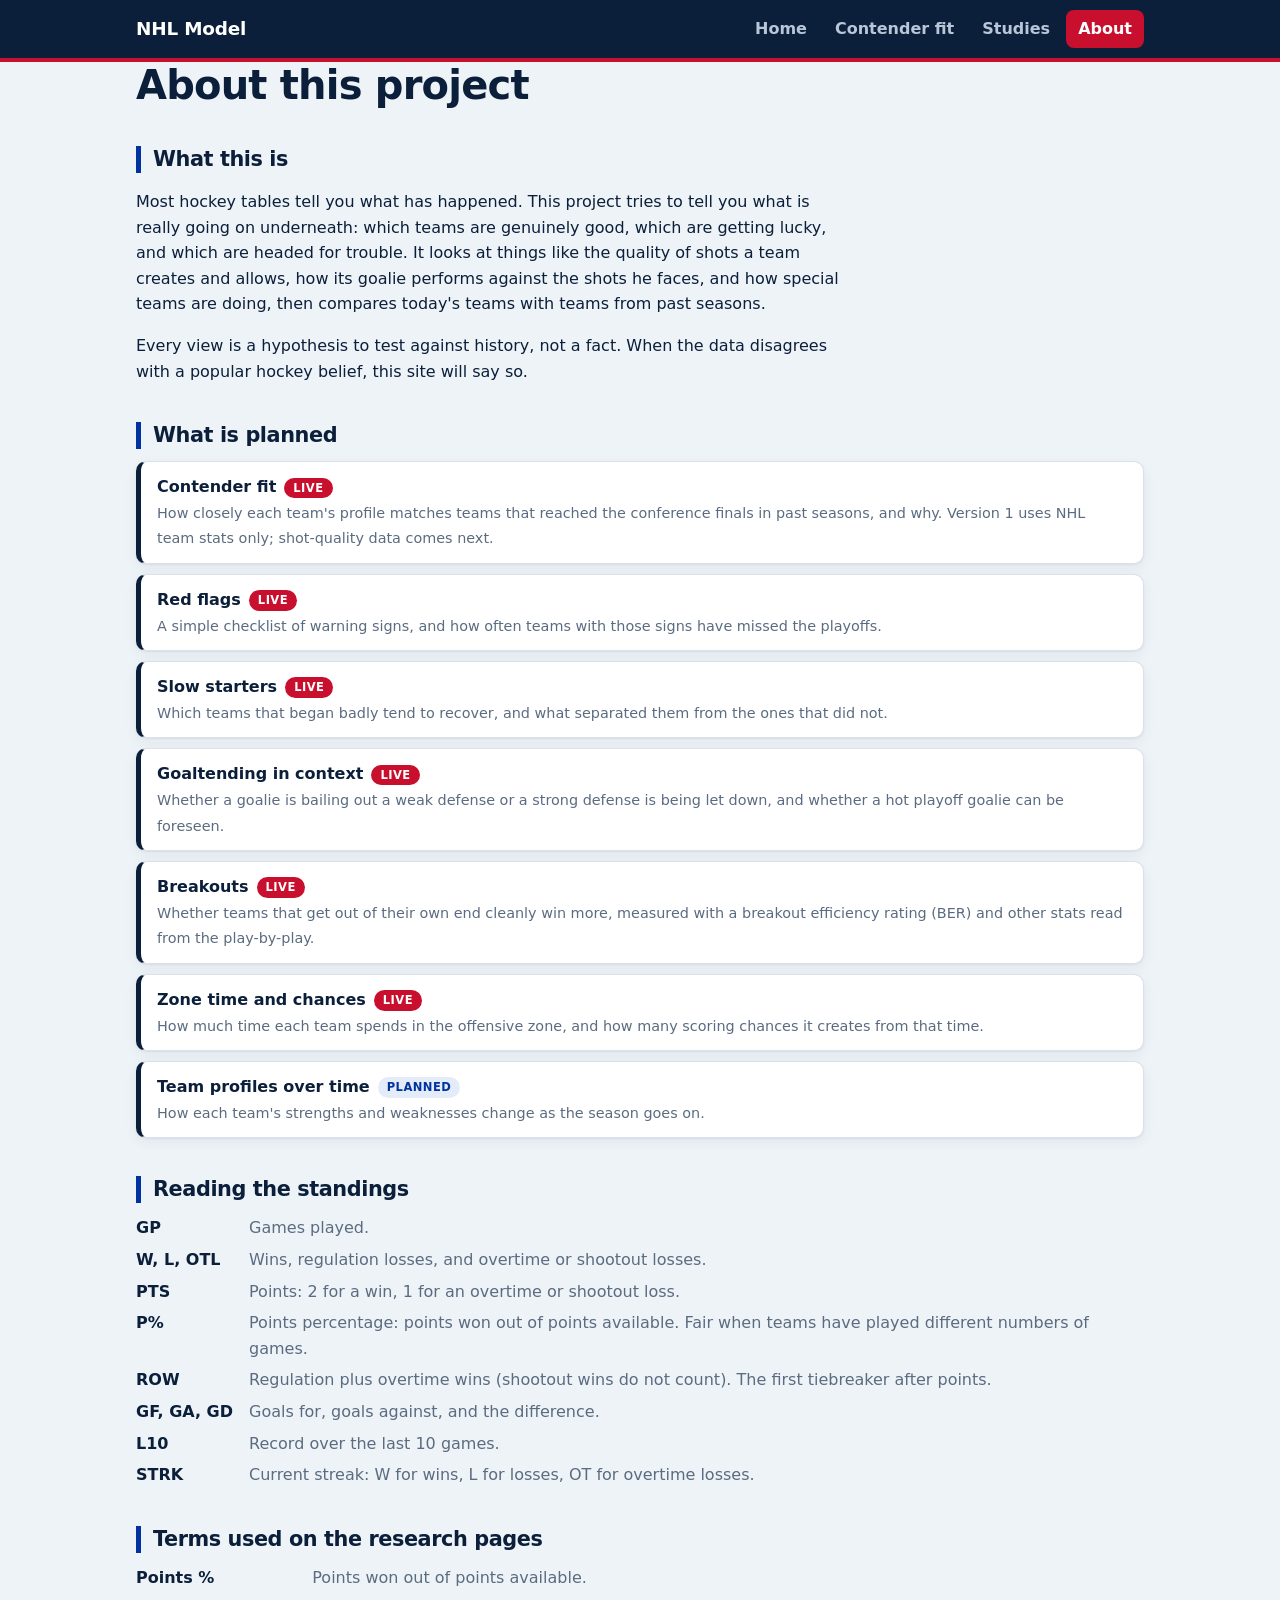
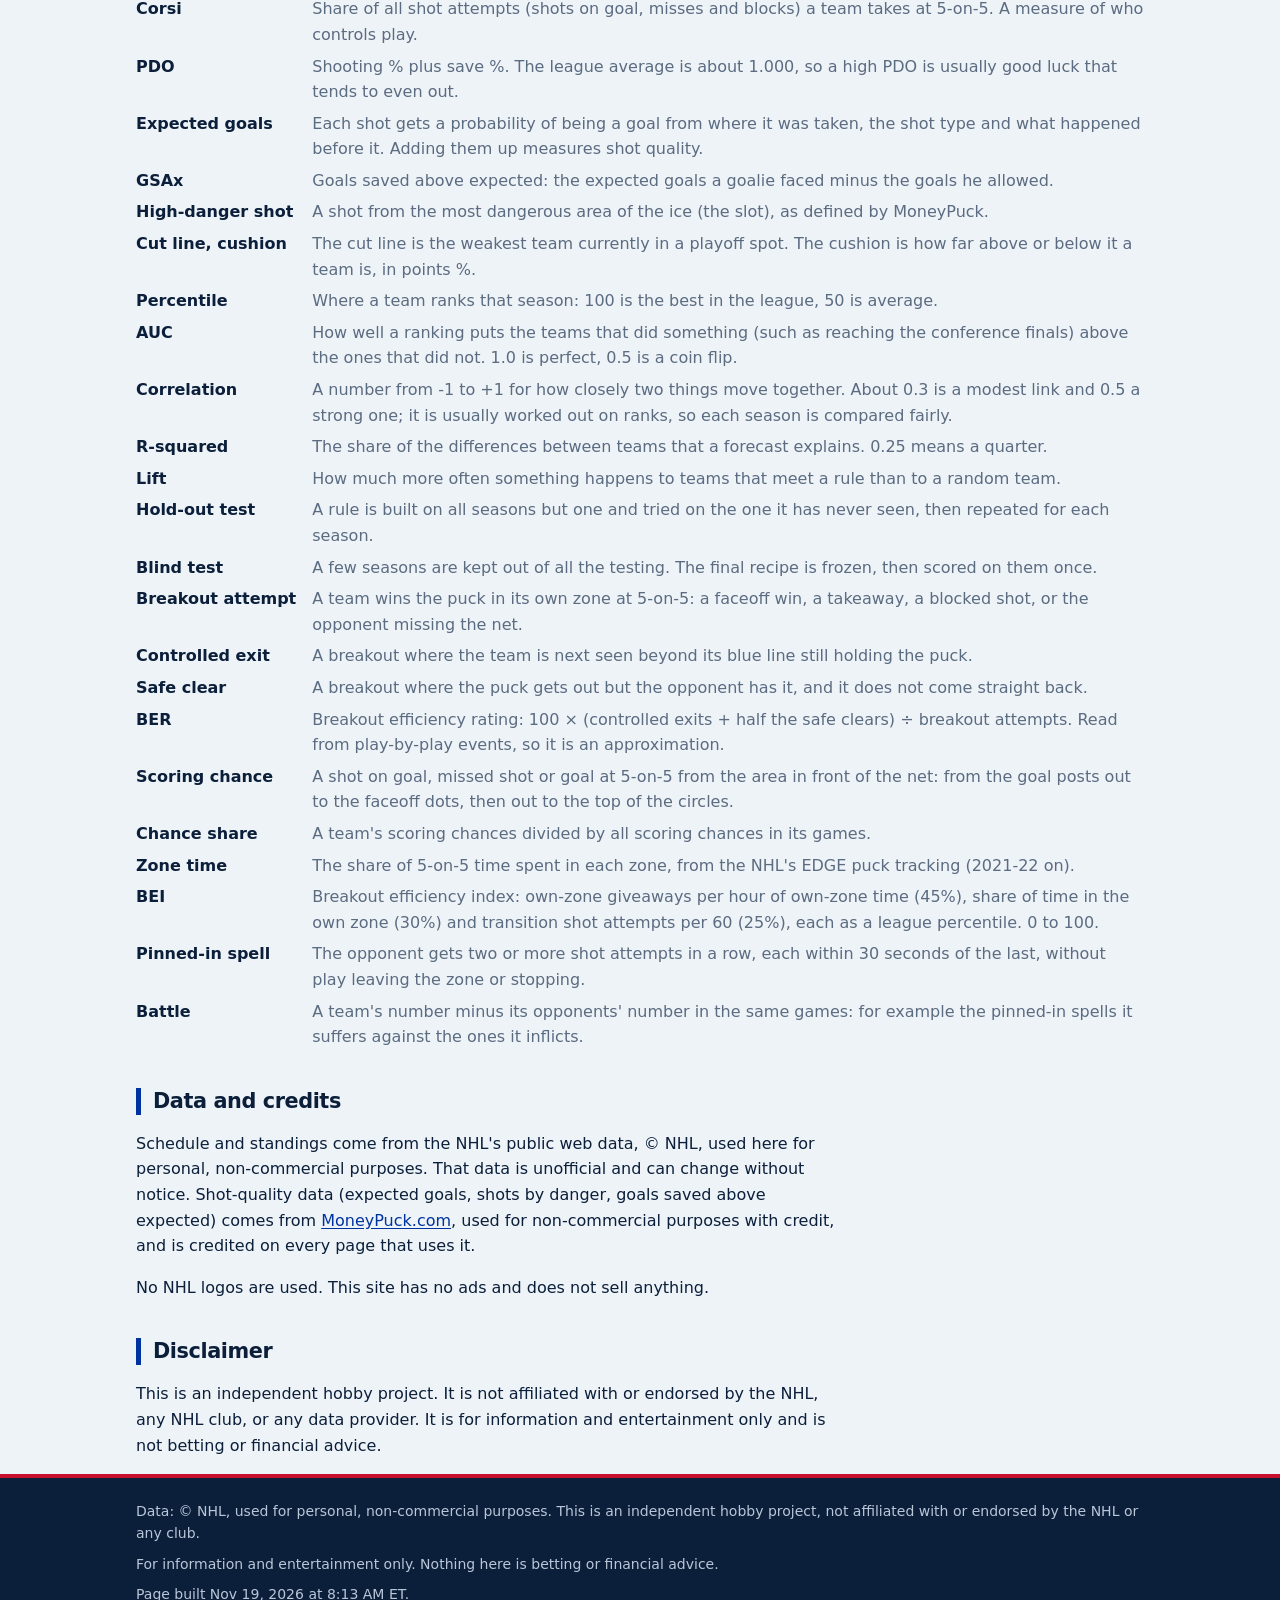
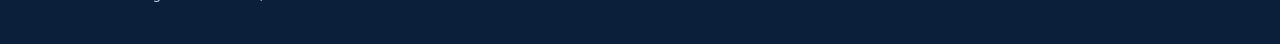
==== docs/about.html @ 43324e21 "Daily update 2026-11-19: standings, games, contender fit and breakouts" ====
<!doctype html>
<html lang="en">
<head>
<meta charset="utf-8">
<meta name="viewport" content="width=device-width, initial-scale=1">
<meta name="theme-color" content="#0b1f3a">
<meta name="color-scheme" content="light">
<title>About - NHL Model</title>
<meta name="description" content="Independent hockey analytics: who is really good, who is likely to miss the playoffs, and how teams change over a season.">
<link rel="icon" href="data:image/svg+xml,<svg xmlns='http://www.w3.org/2000/svg' viewBox='0 0 100 100'><text y='.9em' font-size='90'>🏒</text></svg>">
<link rel="stylesheet" href="style.css?v=53537484">
</head>
<body>
<header class="site-header">
  <div class="wrap">
    <a class="brand" href="index.html">NHL Model</a>
    <nav><a href="index.html">Home</a><a href="contender-fit.html">Contender fit</a><a href="studies.html">Studies</a><a href="about.html" aria-current="page">About</a></nav>
  </div>
</header>
<main class="wrap">

<h1>About this project</h1>

<div class="prose">
<h2>What this is</h2>
<p>Most hockey tables tell you what has happened. This project tries to tell you what is really going on underneath: which teams are genuinely good, which are getting lucky, and which are headed for trouble. It looks at things like the quality of shots a team creates and allows, how its goalie performs against the shots he faces, and how special teams are doing, then compares today's teams with teams from past seasons.</p>
<p>Every view is a hypothesis to test against history, not a fact. When the data disagrees with a popular hockey belief, this site will say so.</p>
</div>

<h2>What is planned</h2>
<ul class="roadmap">
  <li><strong><a href="contender-fit.html">Contender fit</a></strong><span class="tag live">Live</span><br><span class="note">How closely each team's profile matches teams that reached the conference finals in past seasons, and why. Version 1 uses NHL team stats only; shot-quality data comes next.</span></li>
  <li><strong><a href="red-flags.html">Red flags</a></strong><span class="tag live">Live</span><br><span class="note">A simple checklist of warning signs, and how often teams with those signs have missed the playoffs.</span></li>
  <li><strong><a href="slow-starters.html">Slow starters</a></strong><span class="tag live">Live</span><br><span class="note">Which teams that began badly tend to recover, and what separated them from the ones that did not.</span></li>
  <li><strong><a href="goaltending.html">Goaltending in context</a></strong><span class="tag live">Live</span><br><span class="note">Whether a goalie is bailing out a weak defense or a strong defense is being let down, and whether a hot playoff goalie can be foreseen.</span></li>
  <li><strong><a href="breakouts.html">Breakouts</a></strong><span class="tag live">Live</span><br><span class="note">Whether teams that get out of their own end cleanly win more, measured with a breakout efficiency rating (BER) and other stats read from the play-by-play.</span></li>
  <li><strong><a href="zone-chances.html">Zone time and chances</a></strong><span class="tag live">Live</span><br><span class="note">How much time each team spends in the offensive zone, and how many scoring chances it creates from that time.</span></li>
  <li><strong>Team profiles over time</strong><span class="tag">Planned</span><br><span class="note">How each team's strengths and weaknesses change as the season goes on.</span></li>
</ul>

<h2>Reading the standings</h2>
<dl class="glossary">
  <dt>GP</dt><dd>Games played.</dd>
  <dt>W, L, OTL</dt><dd>Wins, regulation losses, and overtime or shootout losses.</dd>
  <dt>PTS</dt><dd>Points: 2 for a win, 1 for an overtime or shootout loss.</dd>
  <dt>P%</dt><dd>Points percentage: points won out of points available. Fair when teams have played different numbers of games.</dd>
  <dt>ROW</dt><dd>Regulation plus overtime wins (shootout wins do not count). The first tiebreaker after points.</dd>
  <dt>GF, GA, GD</dt><dd>Goals for, goals against, and the difference.</dd>
  <dt>L10</dt><dd>Record over the last 10 games.</dd>
  <dt>STRK</dt><dd>Current streak: W for wins, L for losses, OT for overtime losses.</dd>
</dl>

<h2>Terms used on the research pages</h2>
<dl class="glossary">
  <dt>Points %</dt><dd>Points won out of points available.</dd>
  <dt>Corsi</dt><dd>Share of all shot attempts (shots on goal, misses and blocks) a team takes at 5-on-5. A measure of who controls play.</dd>
  <dt>PDO</dt><dd>Shooting % plus save %. The league average is about 1.000, so a high PDO is usually good luck that tends to even out.</dd>
  <dt>Expected goals</dt><dd>Each shot gets a probability of being a goal from where it was taken, the shot type and what happened before it. Adding them up measures shot quality.</dd>
  <dt>GSAx</dt><dd>Goals saved above expected: the expected goals a goalie faced minus the goals he allowed.</dd>
  <dt>High-danger shot</dt><dd>A shot from the most dangerous area of the ice (the slot), as defined by MoneyPuck.</dd>
  <dt>Cut line, cushion</dt><dd>The cut line is the weakest team currently in a playoff spot. The cushion is how far above or below it a team is, in points %.</dd>
  <dt>Percentile</dt><dd>Where a team ranks that season: 100 is the best in the league, 50 is average.</dd>
  <dt>AUC</dt><dd>How well a ranking puts the teams that did something (such as reaching the conference finals) above the ones that did not. 1.0 is perfect, 0.5 is a coin flip.</dd>
  <dt>Correlation</dt><dd>A number from -1 to +1 for how closely two things move together. About 0.3 is a modest link and 0.5 a strong one; it is usually worked out on ranks, so each season is compared fairly.</dd>
  <dt>R-squared</dt><dd>The share of the differences between teams that a forecast explains. 0.25 means a quarter.</dd>
  <dt>Lift</dt><dd>How much more often something happens to teams that meet a rule than to a random team.</dd>
  <dt>Hold-out test</dt><dd>A rule is built on all seasons but one and tried on the one it has never seen, then repeated for each season.</dd>
  <dt>Blind test</dt><dd>A few seasons are kept out of all the testing. The final recipe is frozen, then scored on them once.</dd>
  <dt>Breakout attempt</dt><dd>A team wins the puck in its own zone at 5-on-5: a faceoff win, a takeaway, a blocked shot, or the opponent missing the net.</dd>
  <dt>Controlled exit</dt><dd>A breakout where the team is next seen beyond its blue line still holding the puck.</dd>
  <dt>Safe clear</dt><dd>A breakout where the puck gets out but the opponent has it, and it does not come straight back.</dd>
  <dt>BER</dt><dd>Breakout efficiency rating: 100 &times; (controlled exits + half the safe clears) &divide; breakout attempts. Read from play-by-play events, so it is an approximation.</dd>
  <dt>Scoring chance</dt><dd>A shot on goal, missed shot or goal at 5-on-5 from the area in front of the net: from the goal posts out to the faceoff dots, then out to the top of the circles.</dd>
  <dt>Chance share</dt><dd>A team's scoring chances divided by all scoring chances in its games.</dd>
  <dt>Zone time</dt><dd>The share of 5-on-5 time spent in each zone, from the NHL's EDGE puck tracking (2021-22 on).</dd>
  <dt>BEI</dt><dd>Breakout efficiency index: own-zone giveaways per hour of own-zone time (45%), share of time in the own zone (30%) and transition shot attempts per 60 (25%), each as a league percentile. 0 to 100.</dd>
  <dt>Pinned-in spell</dt><dd>The opponent gets two or more shot attempts in a row, each within 30 seconds of the last, without play leaving the zone or stopping.</dd>
  <dt>Battle</dt><dd>A team's number minus its opponents' number in the same games: for example the pinned-in spells it suffers against the ones it inflicts.</dd>
</dl>

<div class="prose">
<h2>Data and credits</h2>
<p>Schedule and standings come from the NHL's public web data, &copy; NHL, used here for personal, non-commercial purposes. That data is unofficial and can change without notice. Shot-quality data (expected goals, shots by danger, goals saved above expected) comes from <a href="https://moneypuck.com/data.htm">MoneyPuck.com</a>, used for non-commercial purposes with credit, and is credited on every page that uses it.</p>
<p>No NHL logos are used. This site has no ads and does not sell anything.</p>

<h2>Disclaimer</h2>
<p>This is an independent hobby project. It is not affiliated with or endorsed by the NHL, any NHL club, or any data provider. It is for information and entertainment only and is not betting or financial advice.</p>
</div>

</main>
<footer class="site-footer">
  <div class="wrap">
    <p>Data: &copy; NHL, used for personal, non-commercial purposes. This is an independent hobby project, not affiliated with or endorsed by the NHL or any club.</p>
    <p>For information and entertainment only. Nothing here is betting or financial advice.</p>
    <p>Page built Nov 19, 2026 at 8:13 AM ET.</p>
  </div>
</footer>
<script src="site.js?v=53537484"></script>
</body>
</html>
---- docs/style.css ----
/* style.css - how the site looks ("Rink": ice white, navy and goal-line red).
   Every colour is set once in the first block; change a value there to restyle the whole site. */

:root {
  /* the rink */
  --ice: #eef3f8;            /* page background */
  --board: #ffffff;          /* cards and tables */
  --zebra: #f5f8fc;          /* every other table row */
  --navy: #0b1f3a;           /* header, footer, table headings, main text */
  --red: #c8102e;            /* goal-line red: menu, buttons, live games */
  --red-soft: #fde8eb;
  --blue: #0033a0;           /* blue-line blue: links, section markers, highlighted data */
  --blue-soft: #e5ecf9;
  --text: #0b1f3a;
  --muted: #5b6b80;
  --line: #d9e2ec;
  --on-navy: #ffffff;
  --on-navy-muted: #b9c6d8;
  --pos: #0a7a4f;
  --neg: #c8102e;

  --radius: 10px;
  --shadow: 0 1px 2px rgba(11, 31, 58, .06), 0 4px 14px rgba(11, 31, 58, .06);
  --font: "Segoe UI Variable Text", "Segoe UI", system-ui, -apple-system, "Helvetica Neue", Roboto, Arial, sans-serif;
  --font-head: "Segoe UI Variable Display", "Segoe UI", system-ui, -apple-system, "Helvetica Neue", Roboto, Arial, sans-serif;
  color-scheme: light;
}

* { box-sizing: border-box; }

body {
  margin: 0;
  background: var(--ice);
  color: var(--text);
  font: 16px/1.6 var(--font);
}

.wrap { max-width: 1040px; margin: 0 auto; padding: 0 16px; }

a { color: var(--blue); text-underline-offset: 2px; }
a:hover { color: var(--red); }

/* ---------- header and footer ---------- */
.site-header { background: var(--navy); border-bottom: 4px solid var(--red); }
.site-header .wrap { display: flex; align-items: center; justify-content: space-between; gap: 16px; min-height: 58px; }
.brand { font-family: var(--font-head); font-weight: 800; font-size: 1.15rem; color: var(--on-navy); text-decoration: none; letter-spacing: -0.01em; }
.brand:hover { color: var(--on-navy); }
nav { display: flex; gap: 4px; }
nav a { padding: 6px 12px; border-radius: 8px; color: var(--on-navy-muted); text-decoration: none; font-weight: 600; }
nav a:hover { background: rgba(255, 255, 255, .08); color: var(--on-navy); }
nav a[aria-current="page"] { background: var(--red); color: #fff; }

main { padding-top: 28px; padding-bottom: 48px; }

.site-footer { background: var(--navy); color: var(--on-navy-muted); border-top: 4px solid var(--red); font-size: 0.875rem; }
.site-footer .wrap { padding-top: 22px; padding-bottom: 30px; }
.site-footer p { margin: 0 0 8px; }
.site-footer a { color: var(--on-navy); }

/* ---------- text ---------- */
h1, h2, h3 { font-family: var(--font-head); color: var(--navy); letter-spacing: -0.02em; }
h1 { font-size: clamp(1.8rem, 4.5vw, 2.5rem); font-weight: 800; line-height: 1.15; margin: 0 0 8px; }
h2 { font-size: 1.3rem; font-weight: 700; margin: 38px 0 12px; padding-left: 12px; border-left: 5px solid var(--blue); line-height: 1.3; }
h2 .note { font-family: var(--font); letter-spacing: 0; font-weight: 600; }
h3 { font-weight: 700; }
.note { color: var(--muted); font-size: 0.9rem; }
.stamp { color: var(--muted); font-size: 0.85rem; margin: 6px 0 0; }

/* ---------- tonight's games ---------- */
.games { list-style: none; margin: 0; padding: 0; display: grid; gap: 12px; grid-template-columns: repeat(auto-fill, minmax(260px, 1fr)); }
.game { background: var(--board); border: 1px solid var(--line); border-radius: var(--radius); box-shadow: var(--shadow); padding: 14px 16px; }
.matchup { display: flex; align-items: baseline; gap: 8px; font-family: var(--font-head); font-weight: 800; font-size: 1.15rem; color: var(--navy); }
.matchup .at { color: var(--muted); font-weight: 400; font-size: 0.9rem; }
.matchup .rec { color: var(--muted); font-weight: 400; font-size: 0.8rem; }
.game .meta { color: var(--muted); font-size: 0.9rem; margin-top: 4px; }
.game .status { margin-top: 8px; font-size: 0.85rem; font-weight: 700; color: var(--muted); }
.game .status.live { color: var(--red); }

/* ---------- filter buttons (League / Eastern / Western) ---------- */
.chips { display: flex; gap: 8px; margin: 0 0 12px; flex-wrap: wrap; }
.chips button {
  font: inherit; font-size: 0.9rem; font-weight: 600; padding: 6px 16px; border-radius: 999px; cursor: pointer;
  border: 1px solid var(--line); background: var(--board); color: var(--navy);
}
.chips button:hover { border-color: var(--navy); }
.chips button[aria-pressed="true"] { background: var(--red); border-color: var(--red); color: #fff; }

/* ---------- tables ---------- */
.table-wrap { overflow-x: auto; border: 1px solid var(--line); border-radius: var(--radius); background: var(--board); box-shadow: var(--shadow); }
table { border-collapse: separate; border-spacing: 0; width: 100%; font-variant-numeric: tabular-nums; font-size: 0.92rem; }
th, td { padding: 9px 10px; text-align: right; white-space: nowrap; border-bottom: 1px solid var(--line); background: var(--board); }
tbody tr:nth-child(even) td { background: var(--zebra); }
tbody tr:last-child td { border-bottom: 0; }
th { background: var(--navy); color: var(--on-navy); font-weight: 700; font-size: 0.78rem; text-transform: uppercase; letter-spacing: 0.05em; border-bottom: 0; }
th.left, td.left { text-align: left; }
th button {
  font: inherit; color: inherit; text-transform: inherit; letter-spacing: inherit;
  background: none; border: 0; padding: 0; cursor: pointer;
}
th button:hover { color: #ffb3be; }
th[aria-sort] { box-shadow: inset 0 -3px 0 var(--red); }
th[aria-sort="ascending"] button::after { content: " \25B2"; font-size: 0.65em; }
th[aria-sort="descending"] button::after { content: " \25BC"; font-size: 0.65em; }
th:first-child, td:first-child { position: sticky; left: 0; z-index: 1; }
/* tables with a "#" rank column: the rank is narrow and centred, and on a phone both the rank and the team stay put
   while the rest of the table scrolls sideways */
table.ranked th:first-child, table.ranked td:first-child { width: 2.75rem; min-width: 2.75rem; padding-left: 4px; padding-right: 4px; text-align: center; }
table.ranked td:first-child { color: var(--muted); font-weight: 700; }
table.ranked th:nth-child(2), table.ranked td:nth-child(2) { position: sticky; left: 2.75rem; z-index: 1; box-shadow: inset -1px 0 0 var(--line); }
table.ranked th:nth-child(2) { box-shadow: inset -1px 0 0 rgba(255, 255, 255, .18); }
td.team { font-weight: 700; }
td.team .full { display: none; font-weight: 400; color: var(--muted); margin-left: 8px; }
@media (min-width: 720px) { td.team .full { display: inline; } }
td.pts { font-weight: 800; }
.pos { color: var(--pos); }
.neg { color: var(--neg); }

/* ---------- team lists on the research pages ---------- */
td.who { text-align: left; white-space: normal; min-width: 210px; }
td.who strong { display: block; color: var(--navy); }
td.who .why { display: block; font-weight: 400; color: var(--muted); font-size: 0.8rem; line-height: 1.35; margin-top: 2px; }
tbody tr:nth-child(n) td.heat {
  background: color-mix(in srgb, var(--blue) calc(var(--p) * 0.45%), var(--board));
  text-align: center;
}

/* rule rows that open a list of today's teams (Contender fit) */
tr.rule-row { cursor: pointer; }
tr.rule-row:hover td { background: var(--blue-soft); }
table.rules th { white-space: normal; vertical-align: bottom; }
table.rules td.who { min-width: 250px; }
button.rule-toggle { font: inherit; font-weight: 700; color: var(--blue); background: none; border: 0; padding: 0; cursor: pointer; text-align: left; white-space: nowrap; }
button.rule-toggle::after { content: " \25BE"; font-size: 0.85em; }
button.rule-toggle[aria-expanded="true"]::after { content: " \25B4"; }
tr.rule-row.open td { background: var(--blue-soft); }
.js .rule-panel { display: none; }
.js .rule-panel.open { display: block; }
.rule-panel { margin-top: 14px; padding: 14px 16px; background: var(--board); border: 1px solid var(--line); border-left: 5px solid var(--blue); border-radius: var(--radius); box-shadow: var(--shadow); }
.rule-panel h3 { margin: 0 0 8px; font-size: 1.05rem; }
.rule-panel p { margin: 0 0 8px; }
.rule-panel .table-wrap { margin-bottom: 8px; box-shadow: none; }
.rk { color: var(--muted); font-size: 0.8em; }
tbody tr:nth-child(n) td.hit { background: var(--blue-soft); font-weight: 800; color: var(--blue); }

/* "What we found" lists */
dl.verdict { display: grid; grid-template-columns: max-content 1fr; gap: 12px 20px; margin: 0 0 20px; }
dl.verdict dt { font-weight: 700; color: var(--navy); }
dl.verdict dd { margin: 0; }

/* ---------- Studies and About ---------- */
.roadmap { list-style: none; padding: 0; margin: 0; display: grid; gap: 10px; }
.roadmap li { background: var(--board); border: 1px solid var(--line); border-left: 5px solid var(--navy); border-radius: var(--radius); box-shadow: var(--shadow); padding: 12px 16px; }
.roadmap li strong a { color: var(--navy); text-decoration: none; }
.roadmap li strong a:hover { color: var(--red); text-decoration: underline; }
.tag { display: inline-block; margin-left: 8px; padding: 1px 9px; border-radius: 999px; font-size: 0.72rem; font-weight: 700; text-transform: uppercase; letter-spacing: 0.04em; background: var(--blue-soft); color: var(--blue); vertical-align: middle; }
.tag.live { background: var(--red); color: #fff; }
dl.glossary { display: grid; grid-template-columns: max-content 1fr; gap: 6px 16px; margin: 0; }
dl.glossary dt { font-weight: 700; color: var(--navy); font-variant-numeric: tabular-nums; }
dl.glossary dd { margin: 0; color: var(--muted); }
.prose { max-width: 70ch; }

/* ---------- phones ---------- */
@media (max-width: 640px) {
  dl.verdict { grid-template-columns: 1fr; gap: 2px; }
  dl.verdict dd { margin-bottom: 12px; }
}
@media (max-width: 480px) {
  td.who { min-width: 150px; }
  th, td { padding: 8px 7px; }
  .brand { white-space: nowrap; font-size: 1.05rem; }
  nav a { padding: 6px 8px; font-size: 0.9rem; white-space: nowrap; }
  /* the menu goes on its own row so four links always fit */
  .site-header .wrap { flex-wrap: wrap; gap: 0 8px; padding-top: 10px; padding-bottom: 8px; min-height: 0; }
  nav { flex: 1 1 100%; justify-content: space-between; margin: 4px -8px 0; }
}

/* ---------- Zone time and chances: the rink drawing next to the definitions ---------- */
.measure { display: grid; grid-template-columns: 300px 1fr; gap: 24px; align-items: start; }
.measure .rink { width: 100%; max-width: 300px; height: auto; background: var(--board); border-radius: var(--radius); box-shadow: var(--shadow); }
.measure ul { margin-top: 0; }
@media (max-width: 720px) { .measure { grid-template-columns: 1fr; } .measure .rink { max-width: 260px; } }
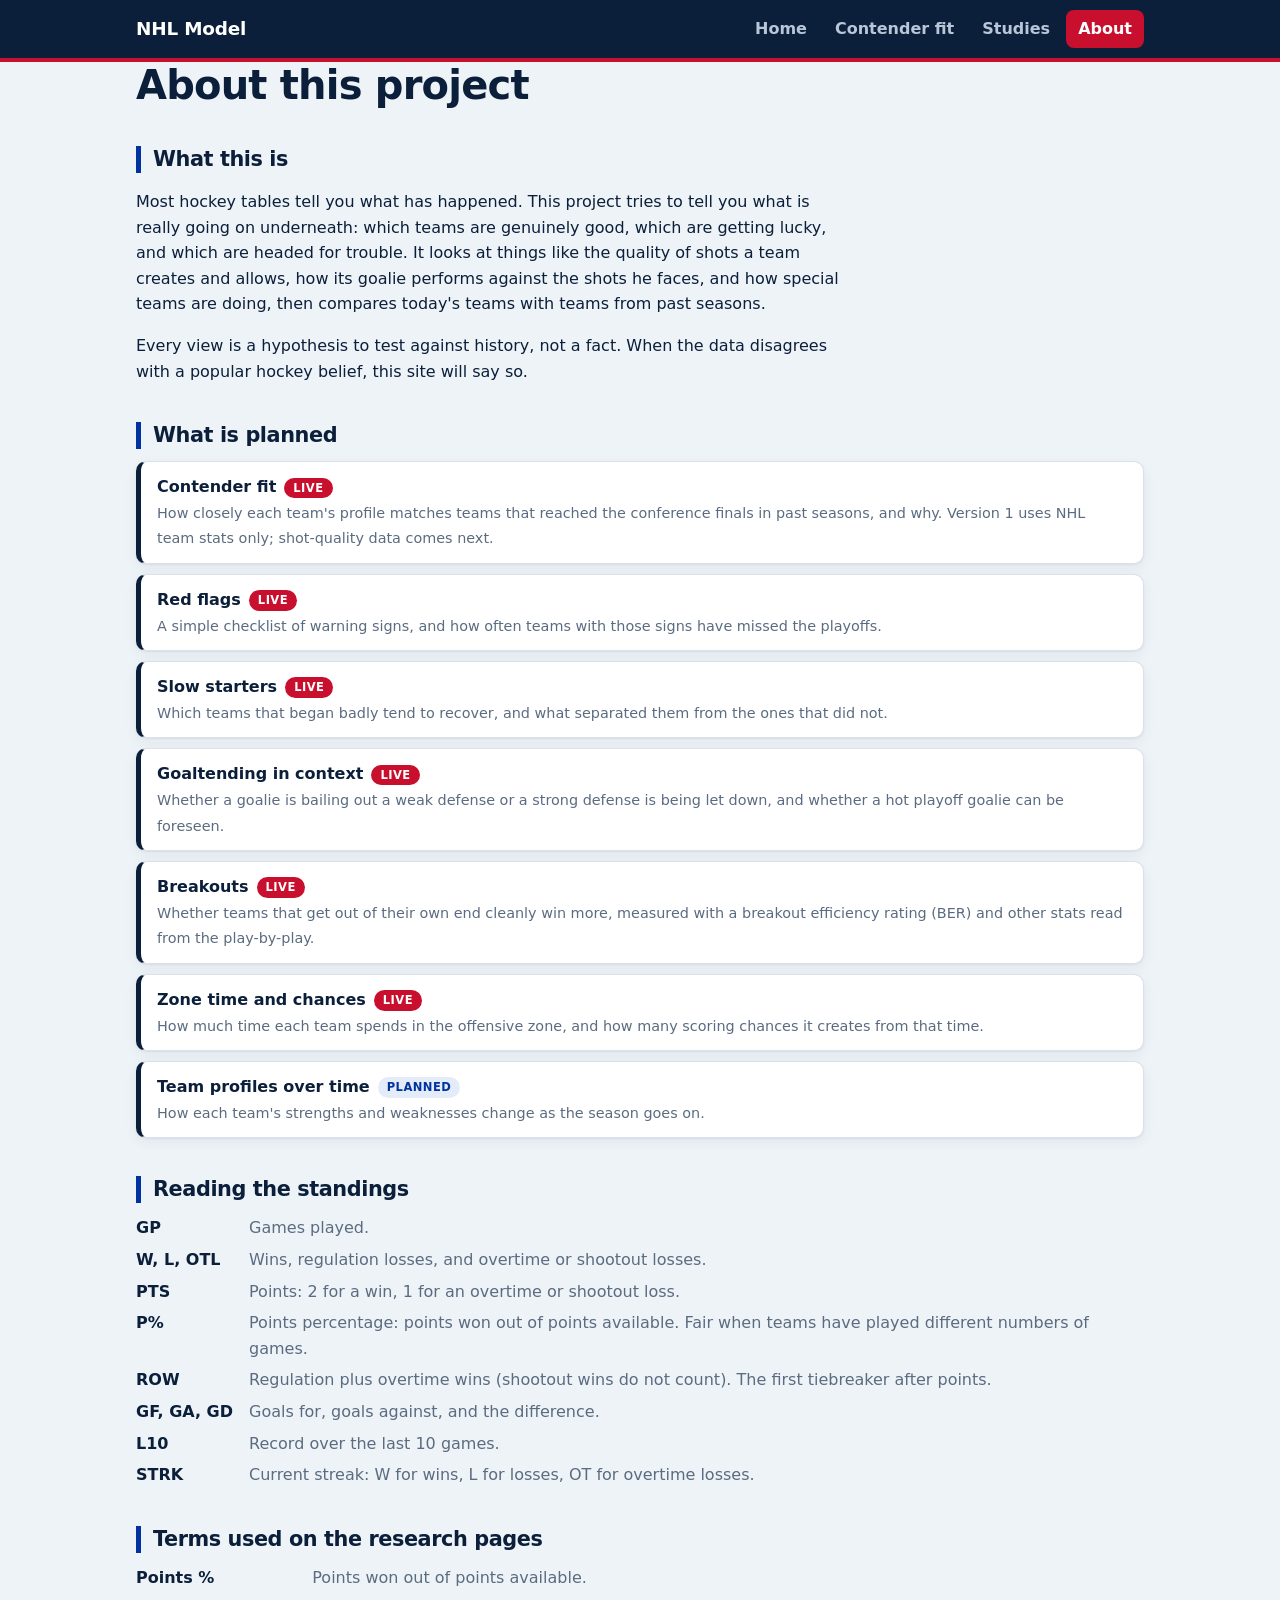
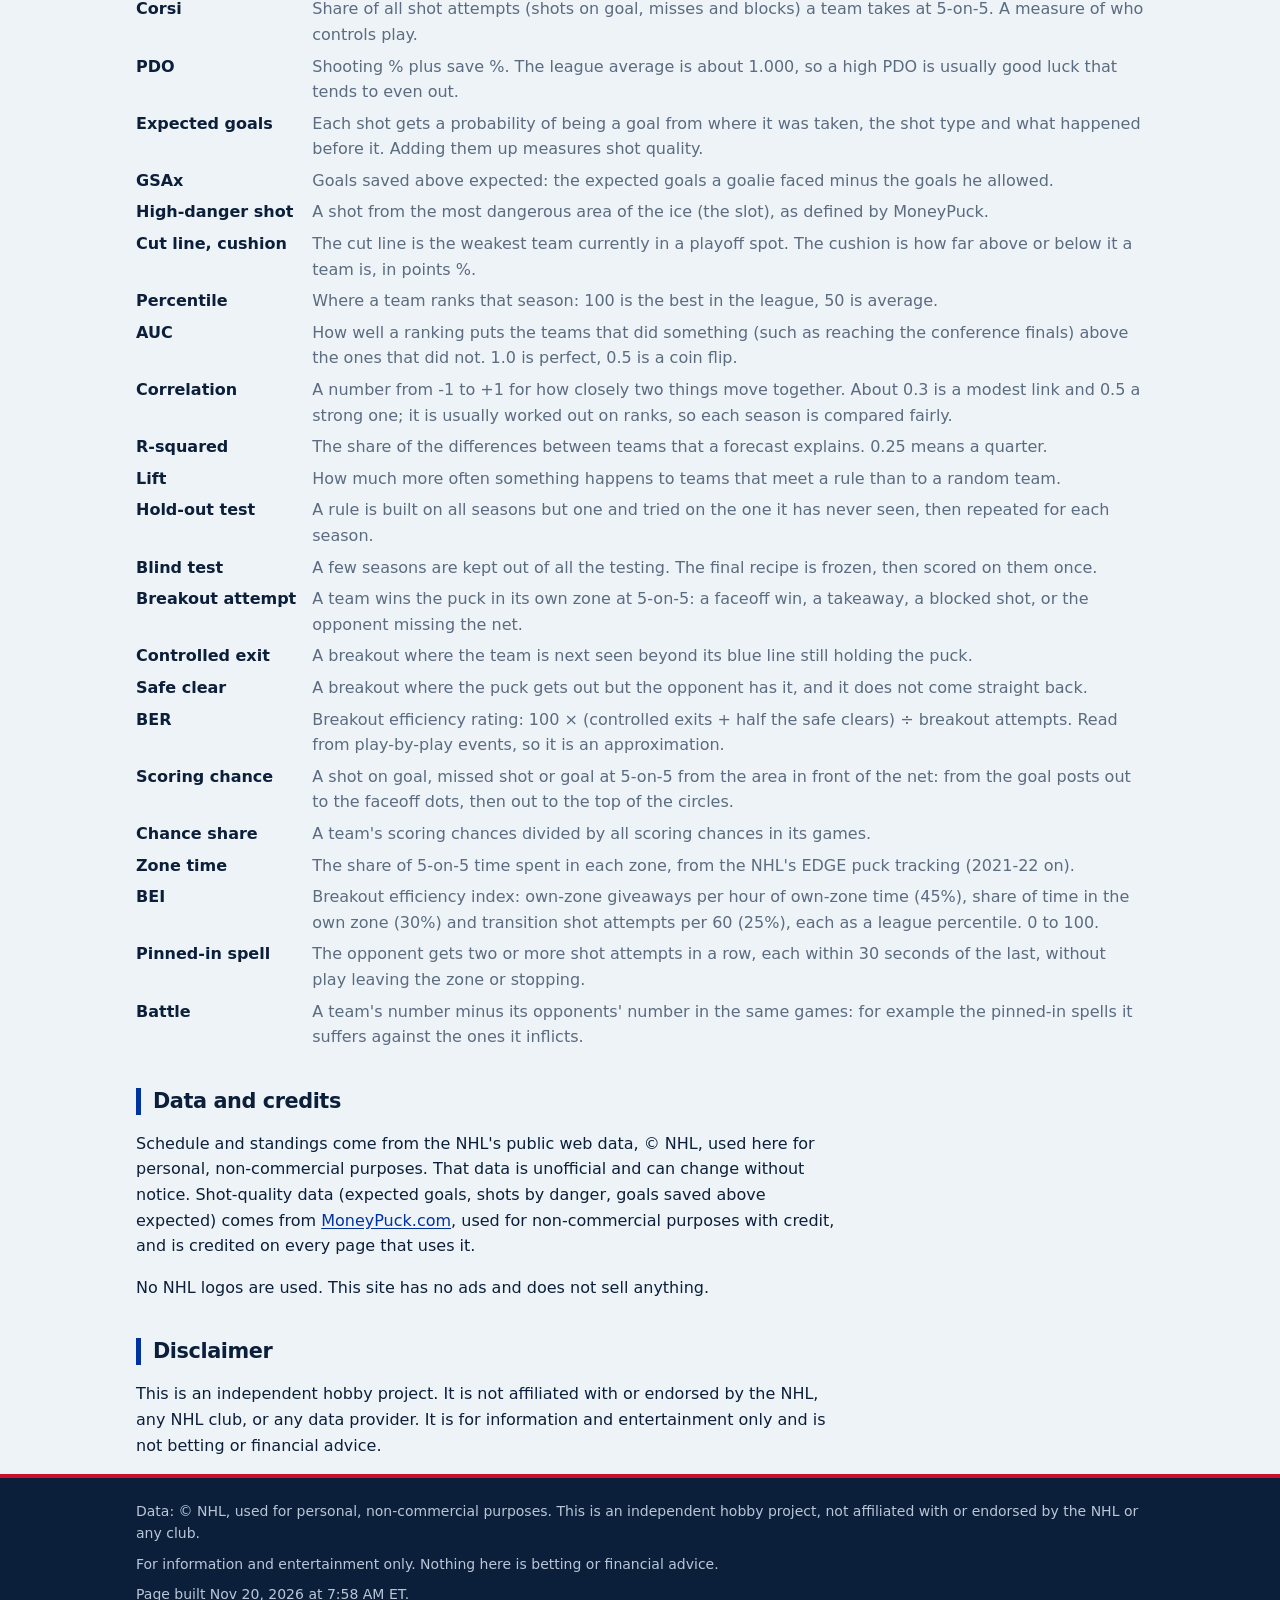
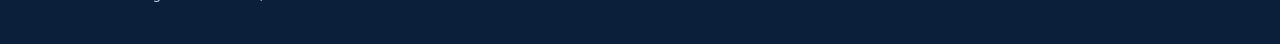
==== commit 724833dd: "Daily update 2026-11-20: standings, games, contender fit and breakouts" ====
--- a/docs/about.html
+++ b/docs/about.html
@@ -92,7 +92,7 @@
   <div class="wrap">
     <p>Data: &copy; NHL, used for personal, non-commercial purposes. This is an independent hobby project, not affiliated with or endorsed by the NHL or any club.</p>
     <p>For information and entertainment only. Nothing here is betting or financial advice.</p>
-    <p>Page built Nov 19, 2026 at 8:13 AM ET.</p>
+    <p>Page built Nov 20, 2026 at 7:58 AM ET.</p>
   </div>
 </footer>
 <script src="site.js?v=53537484"></script>
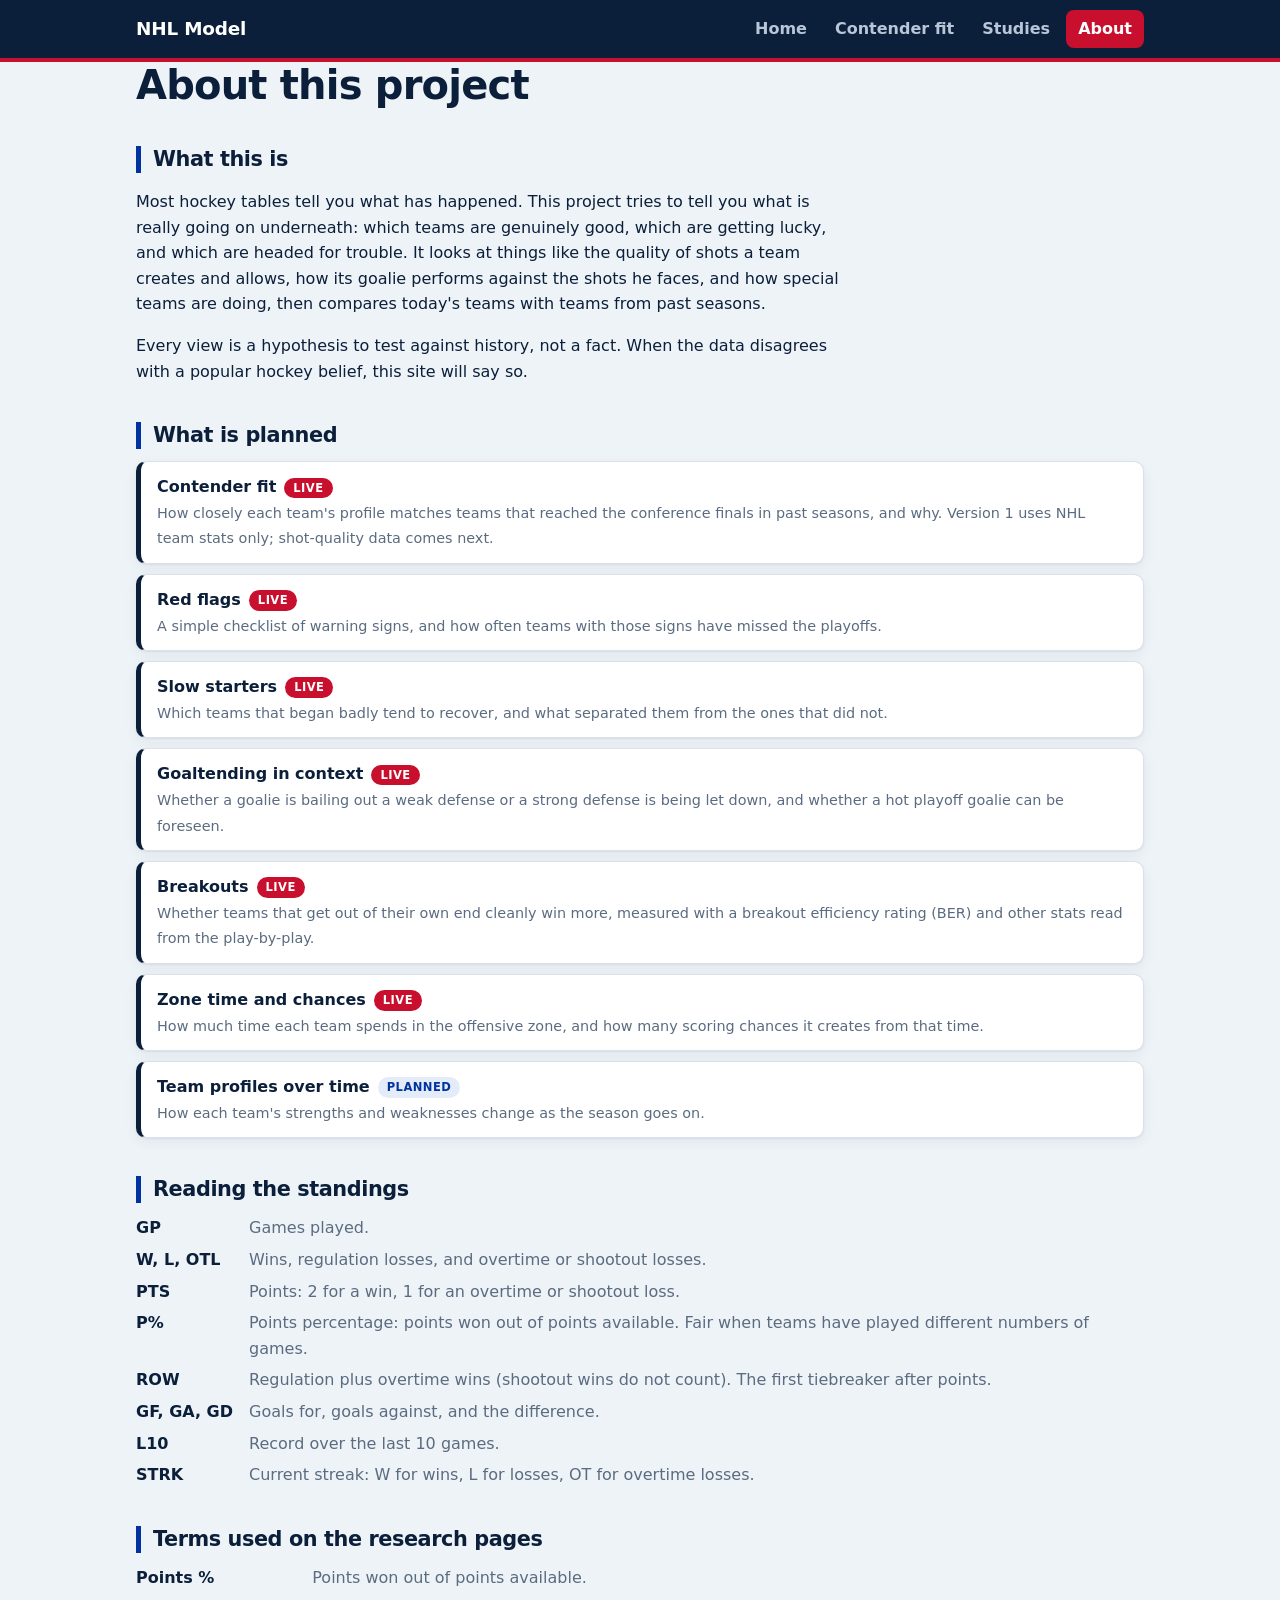
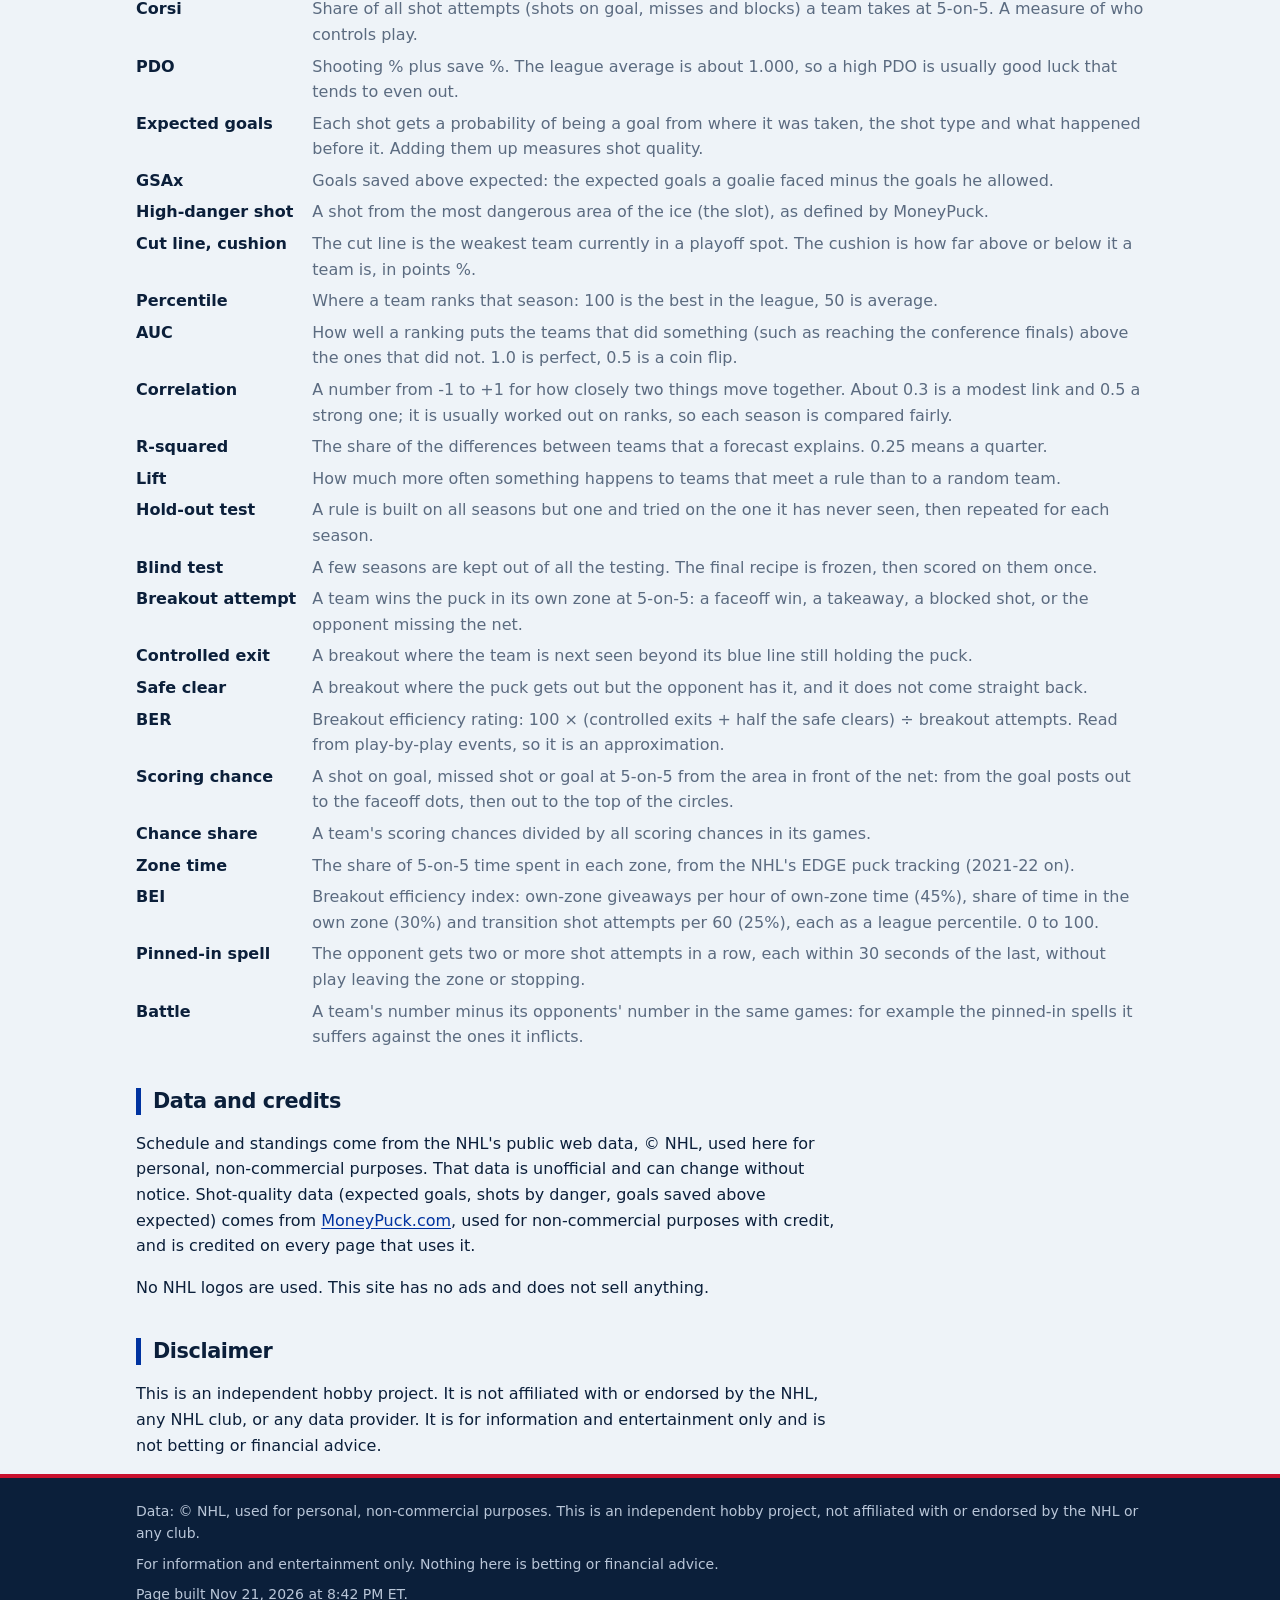
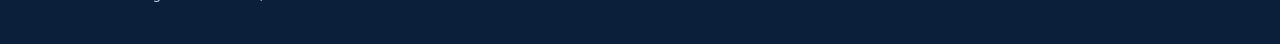
==== commit df40241b: "Daily update 2026-11-21: standings, games, contender fit and breakouts" ====
--- a/docs/about.html
+++ b/docs/about.html
@@ -92,7 +92,7 @@
   <div class="wrap">
     <p>Data: &copy; NHL, used for personal, non-commercial purposes. This is an independent hobby project, not affiliated with or endorsed by the NHL or any club.</p>
     <p>For information and entertainment only. Nothing here is betting or financial advice.</p>
-    <p>Page built Nov 20, 2026 at 7:58 AM ET.</p>
+    <p>Page built Nov 21, 2026 at 8:42 PM ET.</p>
   </div>
 </footer>
 <script src="site.js?v=53537484"></script>
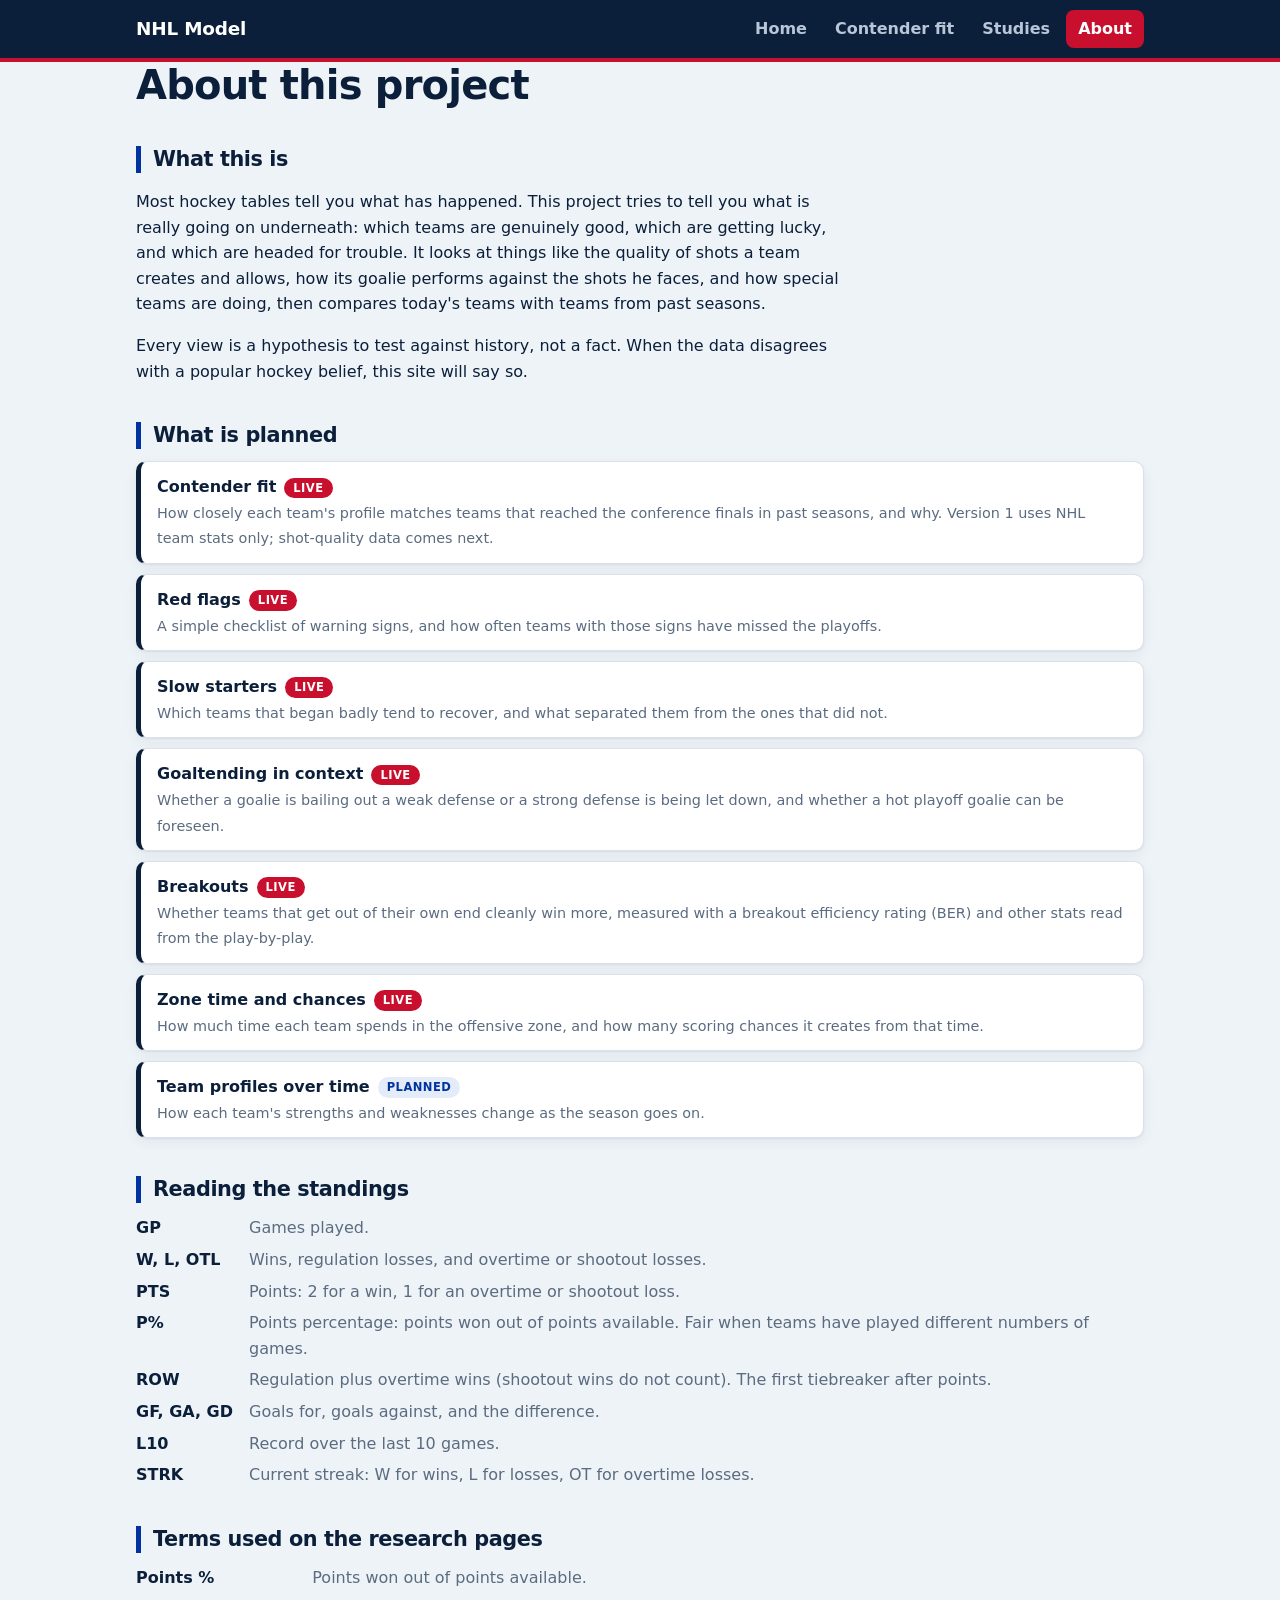
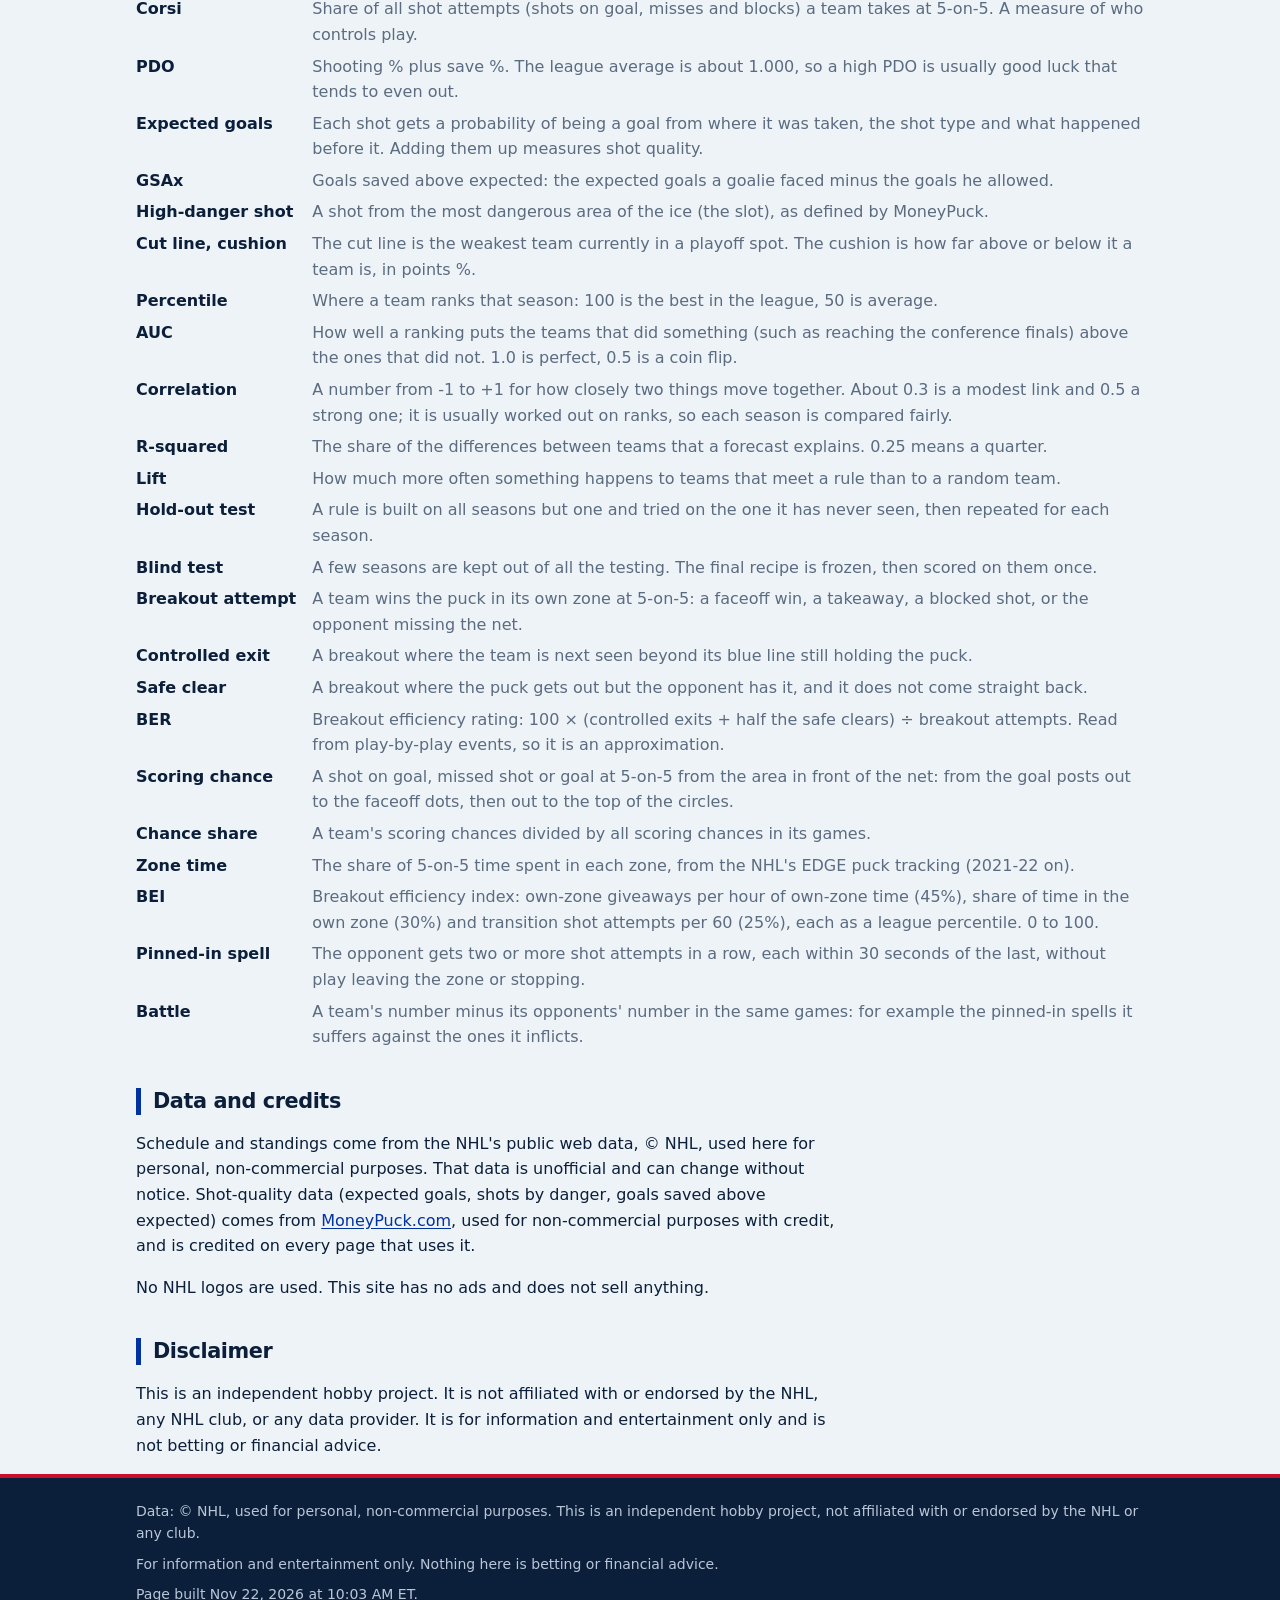
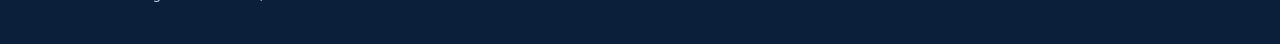
==== commit bb683a39: "Daily update 2026-11-22: standings, games, contender fit and breakouts" ====
--- a/docs/about.html
+++ b/docs/about.html
@@ -92,7 +92,7 @@
   <div class="wrap">
     <p>Data: &copy; NHL, used for personal, non-commercial purposes. This is an independent hobby project, not affiliated with or endorsed by the NHL or any club.</p>
     <p>For information and entertainment only. Nothing here is betting or financial advice.</p>
-    <p>Page built Nov 21, 2026 at 8:42 PM ET.</p>
+    <p>Page built Nov 22, 2026 at 10:03 AM ET.</p>
   </div>
 </footer>
 <script src="site.js?v=53537484"></script>
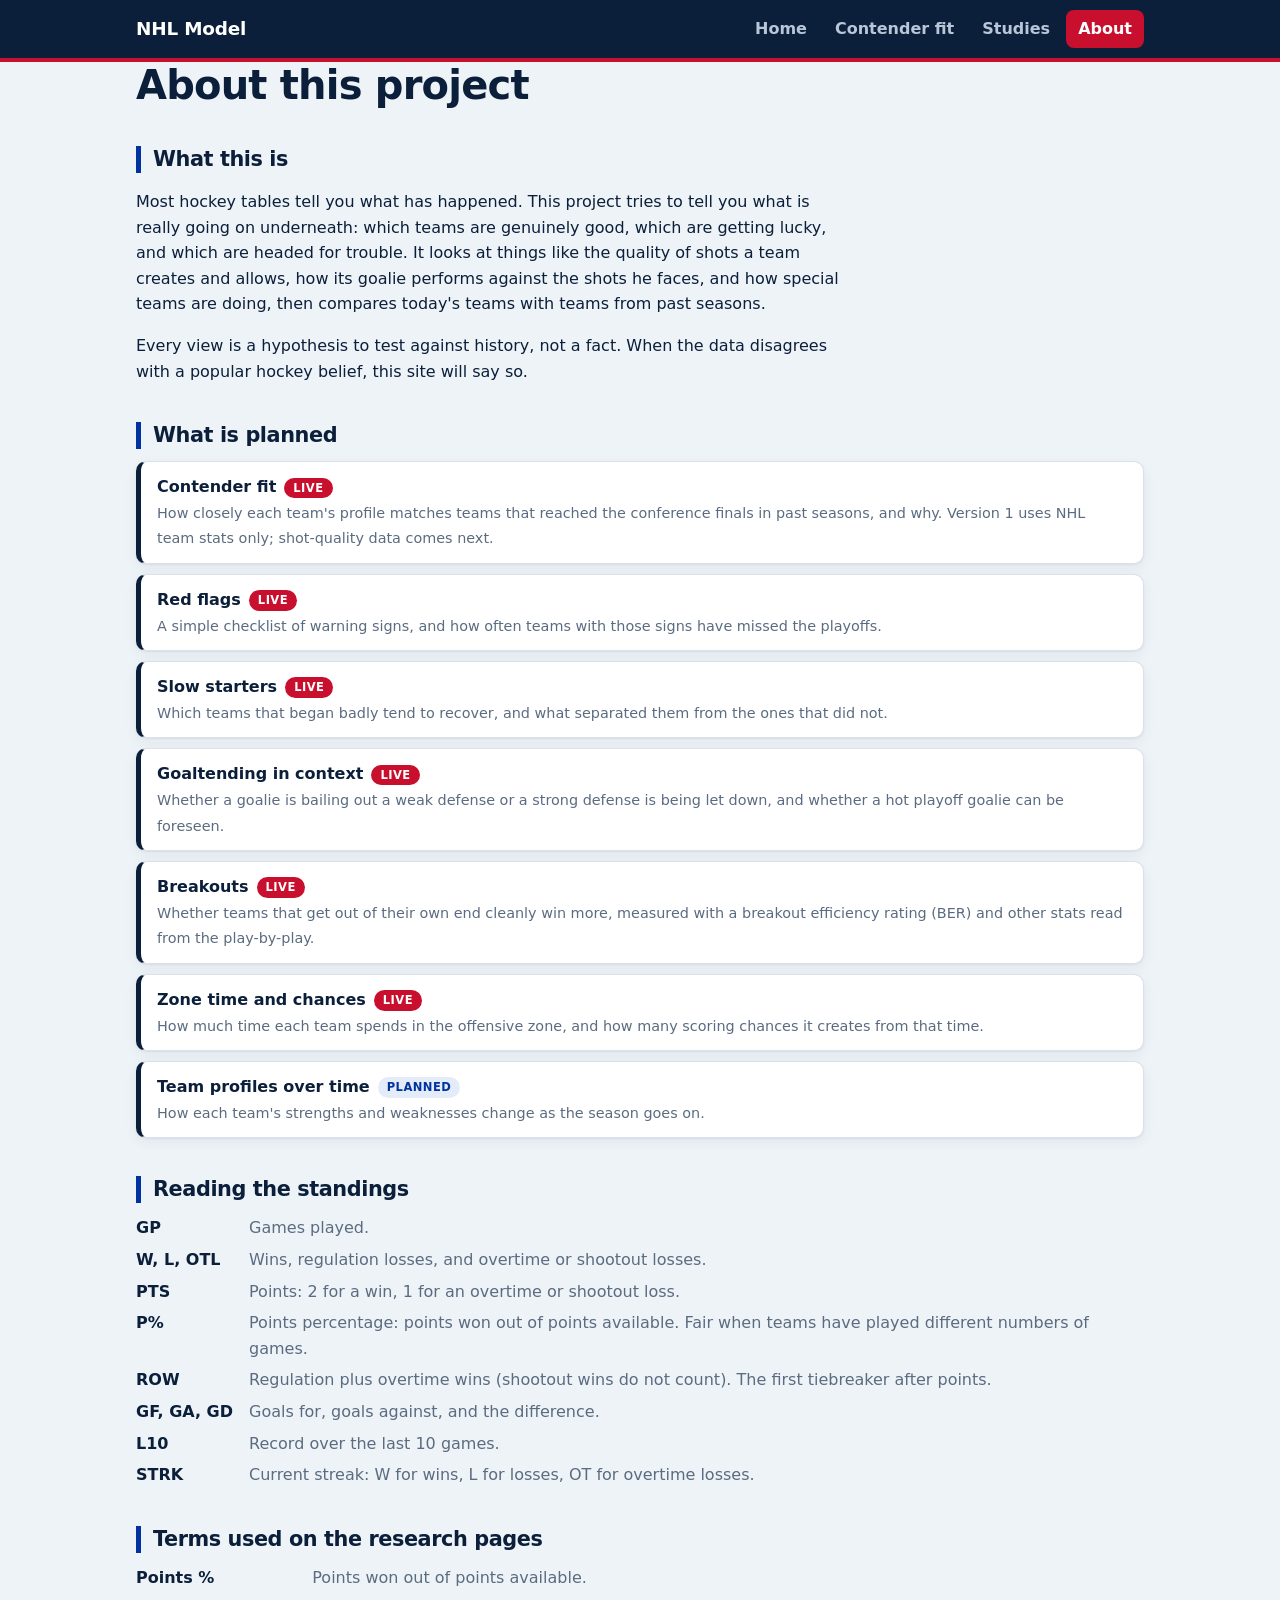
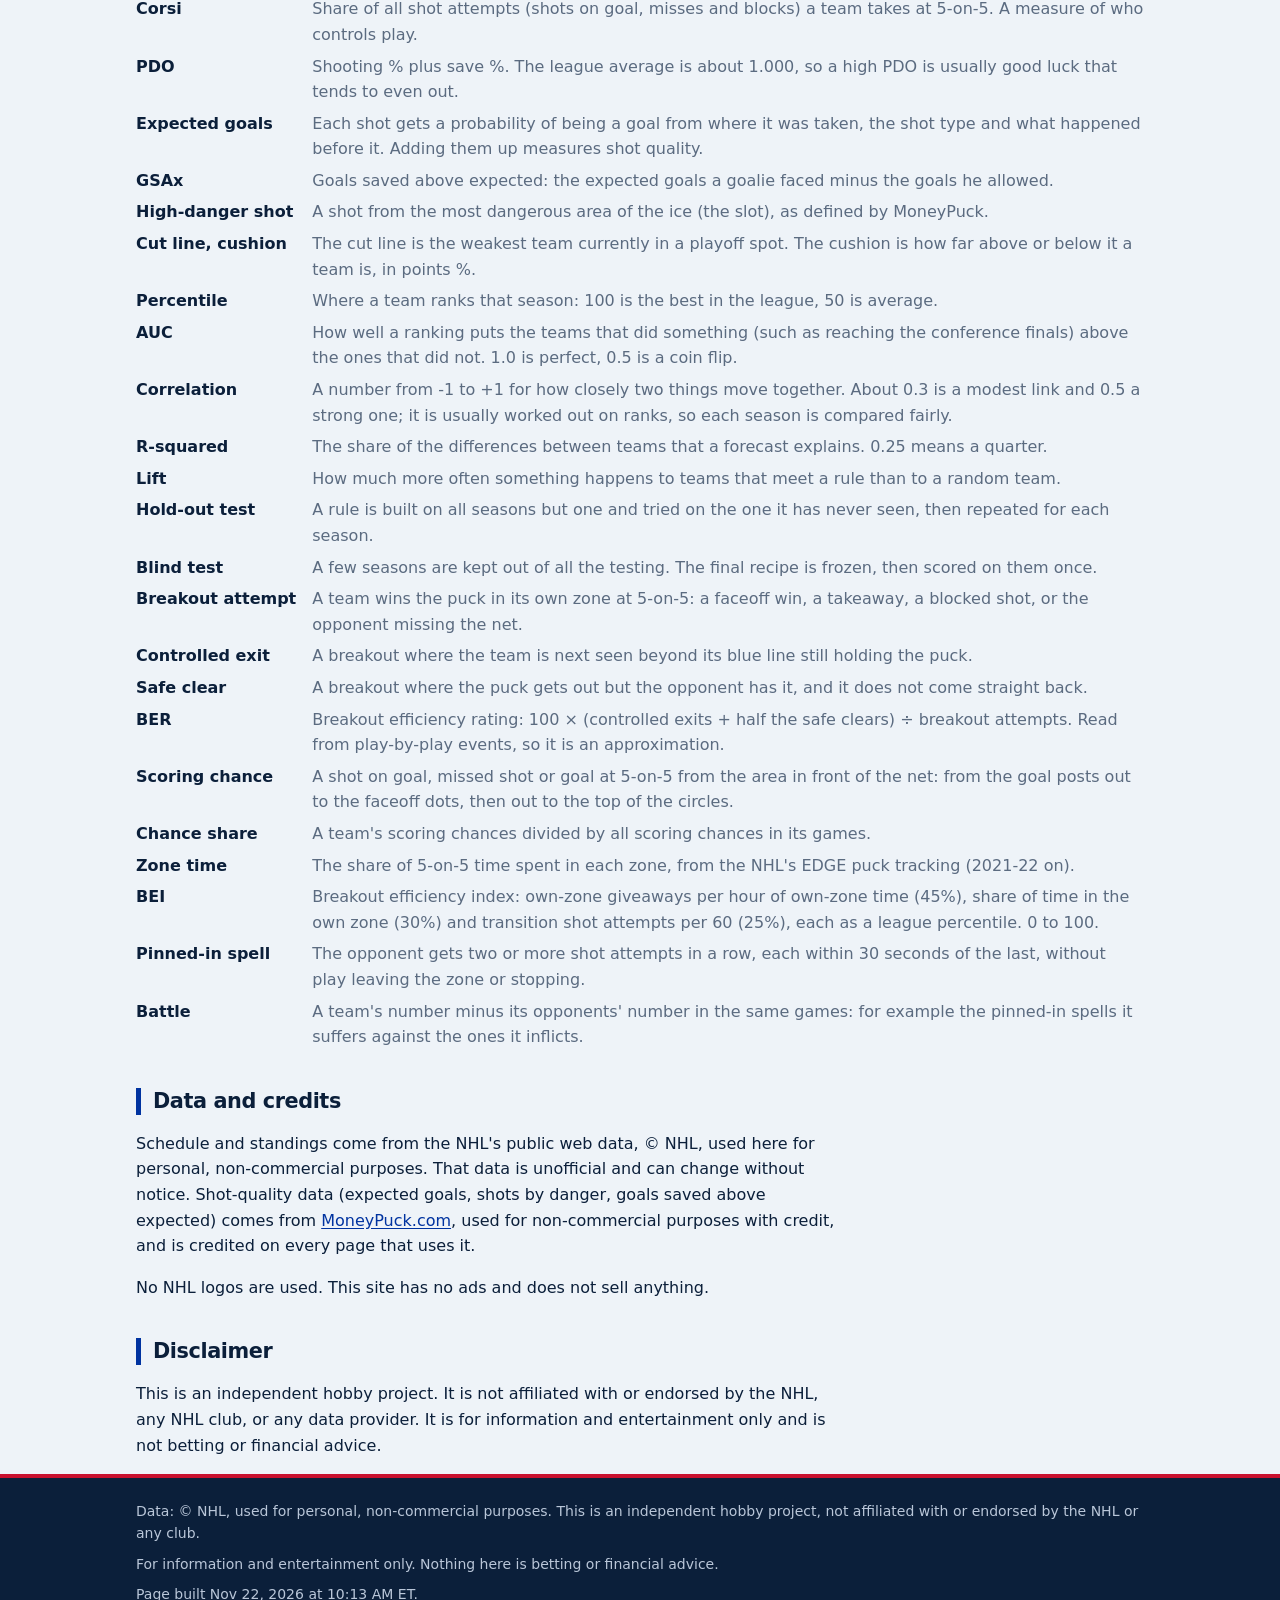
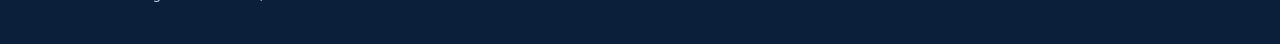
==== commit 3afcca85: "Fix: download the NHL stats tables page by page (the site now caps at 100 rows) Since about November" ====
--- a/docs/about.html
+++ b/docs/about.html
@@ -92,7 +92,7 @@
   <div class="wrap">
     <p>Data: &copy; NHL, used for personal, non-commercial purposes. This is an independent hobby project, not affiliated with or endorsed by the NHL or any club.</p>
     <p>For information and entertainment only. Nothing here is betting or financial advice.</p>
-    <p>Page built Nov 22, 2026 at 10:03 AM ET.</p>
+    <p>Page built Nov 22, 2026 at 10:13 AM ET.</p>
   </div>
 </footer>
 <script src="site.js?v=53537484"></script>
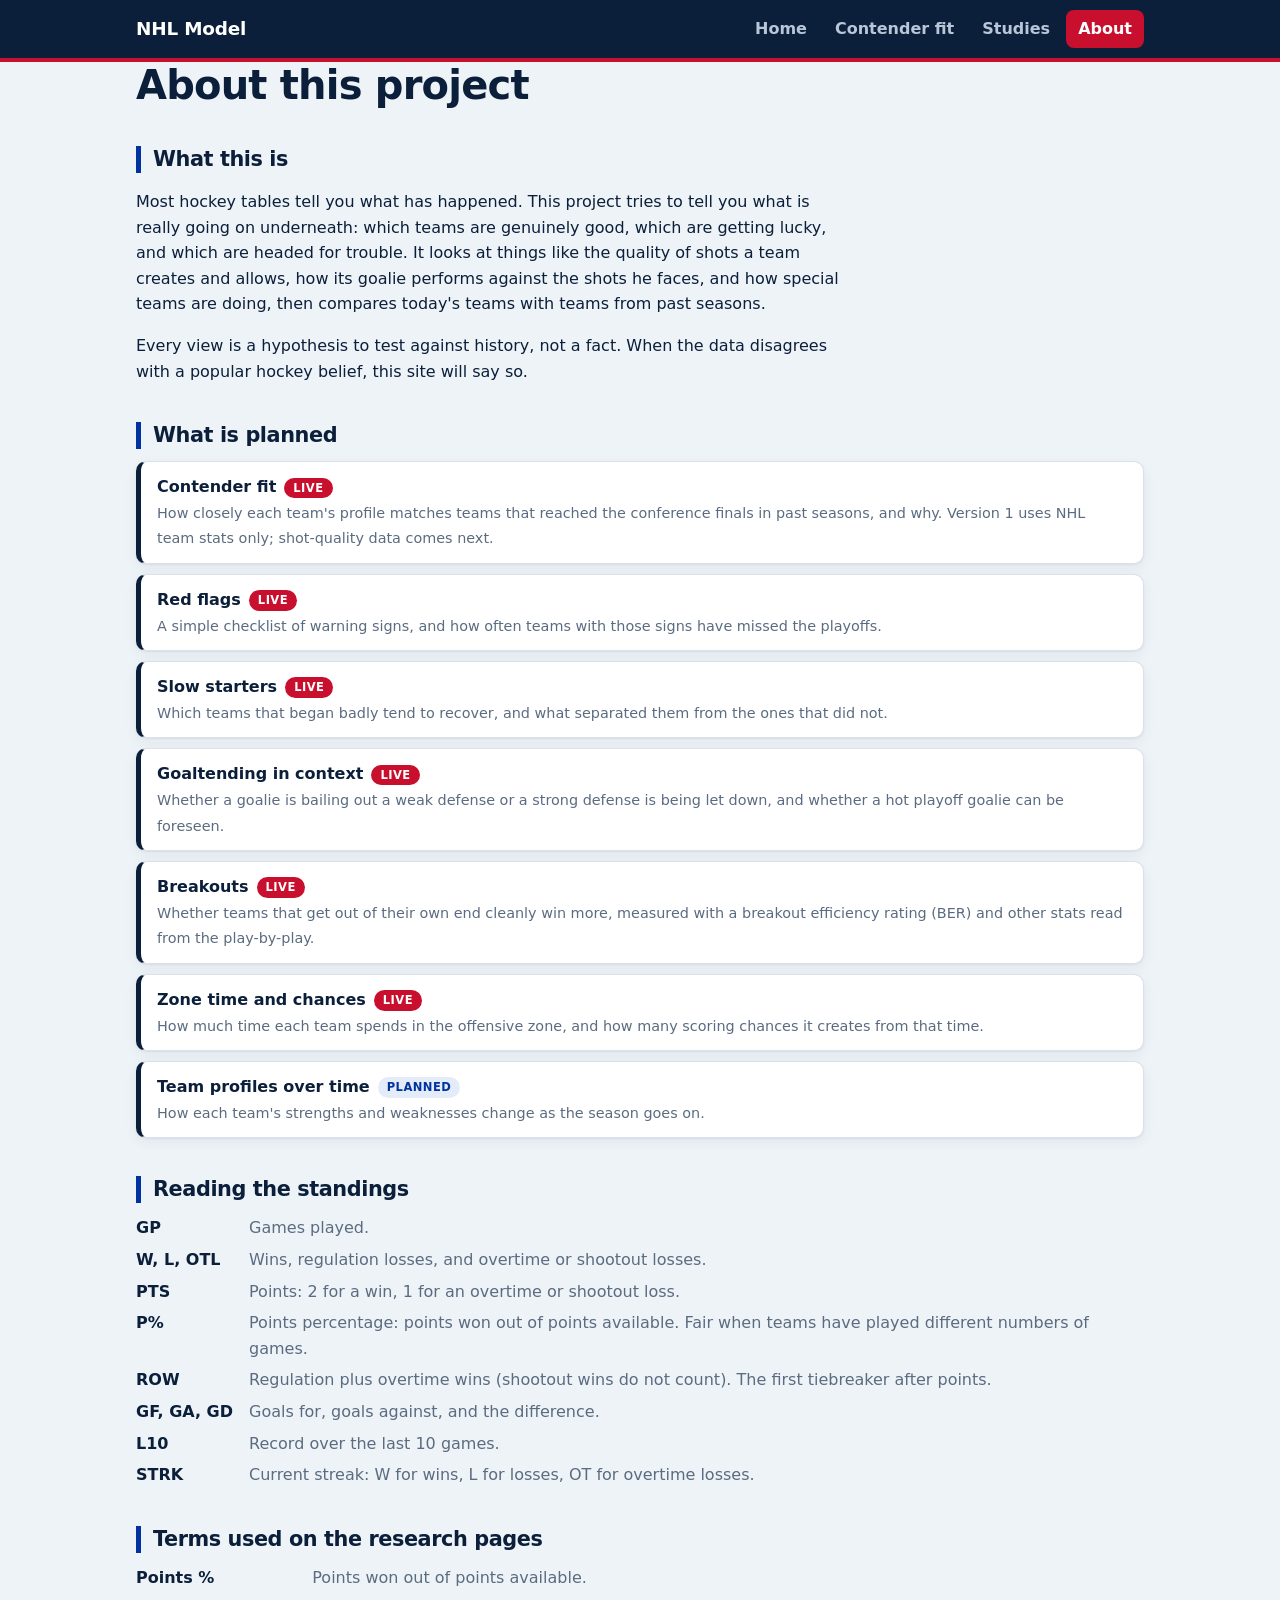
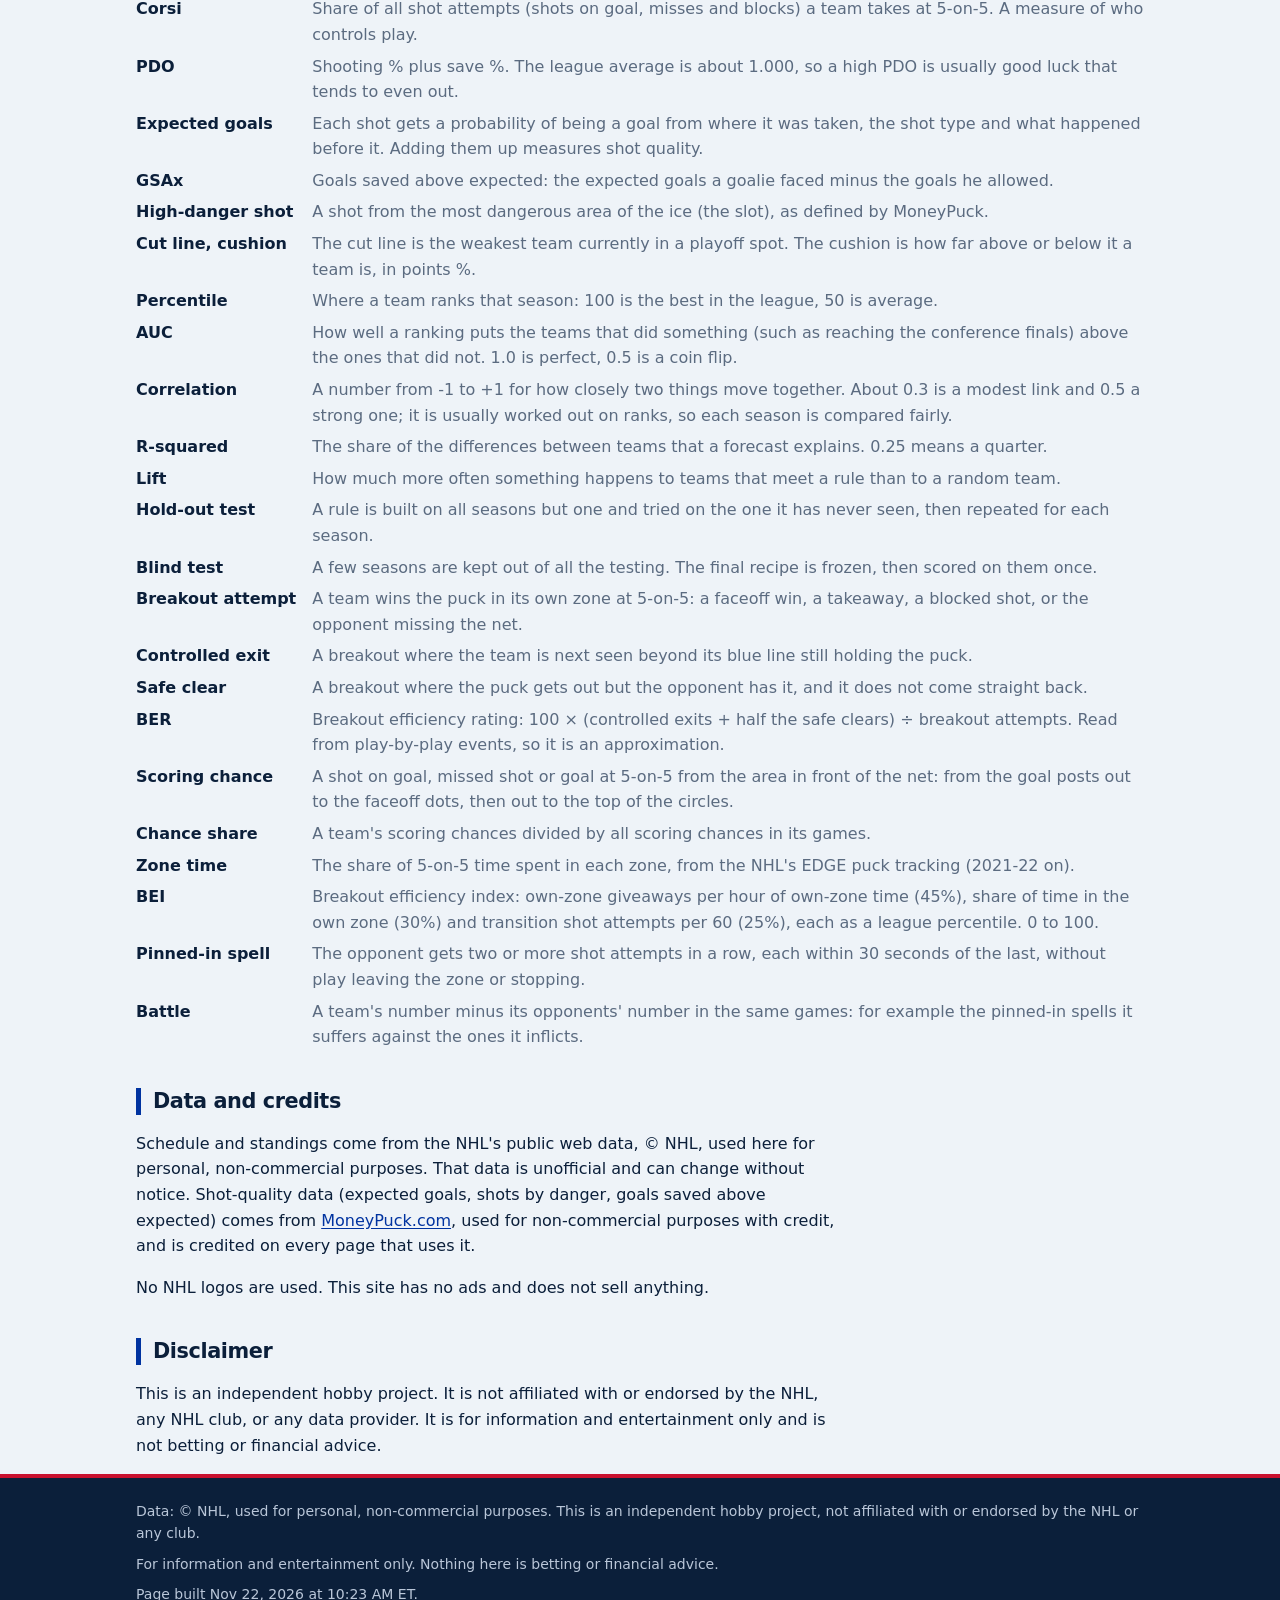
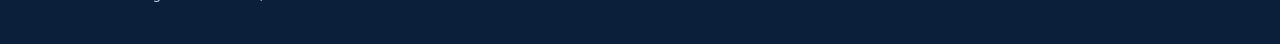
==== commit ba88863a: "Home page: click a game for a side-by-side matchup of the two teams build_matchups.py: one profile p" ====
--- a/docs/about.html
+++ b/docs/about.html
@@ -8,7 +8,7 @@
 <title>About - NHL Model</title>
 <meta name="description" content="Independent hockey analytics: who is really good, who is likely to miss the playoffs, and how teams change over a season.">
 <link rel="icon" href="data:image/svg+xml,<svg xmlns='http://www.w3.org/2000/svg' viewBox='0 0 100 100'><text y='.9em' font-size='90'>🏒</text></svg>">
-<link rel="stylesheet" href="style.css?v=53537484">
+<link rel="stylesheet" href="style.css?v=4a2cc280">
 </head>
 <body>
 <header class="site-header">
@@ -92,9 +92,9 @@
   <div class="wrap">
     <p>Data: &copy; NHL, used for personal, non-commercial purposes. This is an independent hobby project, not affiliated with or endorsed by the NHL or any club.</p>
     <p>For information and entertainment only. Nothing here is betting or financial advice.</p>
-    <p>Page built Nov 22, 2026 at 10:13 AM ET.</p>
+    <p>Page built Nov 22, 2026 at 10:23 AM ET.</p>
   </div>
 </footer>
-<script src="site.js?v=53537484"></script>
+<script src="site.js?v=4a2cc280"></script>
 </body>
 </html>
--- a/docs/style.css
+++ b/docs/style.css
@@ -179,3 +179,34 @@
 .measure .rink { width: 100%; max-width: 300px; height: auto; background: var(--board); border-radius: var(--radius); box-shadow: var(--shadow); }
 .measure ul { margin-top: 0; }
 @media (max-width: 720px) { .measure { grid-template-columns: 1fr; } .measure .rink { max-width: 260px; } }
+
+/* ---------- matchup panels: click a game on the home page ---------- */
+.game { cursor: pointer; transition: border-color .15s, box-shadow .15s; }
+.game:hover { border-color: var(--blue); }
+.game.open { border-color: var(--blue); box-shadow: 0 0 0 2px var(--blue-soft), var(--shadow); }
+button.game-toggle { margin-top: 10px; font: inherit; font-size: 0.85rem; font-weight: 700; color: var(--blue); background: none; border: 0; padding: 0; cursor: pointer; }
+button.game-toggle::after { content: " \25BE"; font-size: 0.85em; }
+button.game-toggle[aria-expanded="true"]::after { content: " \25B4"; }
+.js .match-panel { display: none; }
+.js .match-panel.open { display: block; }
+.match-panel { margin-top: 16px; padding: 16px 18px; background: var(--board); border: 1px solid var(--line); border-left: 5px solid var(--blue); border-radius: var(--radius); box-shadow: var(--shadow); }
+.match-panel h3 { margin: 0 0 4px; font-size: 1.25rem; }
+.match-panel .table-wrap { margin-top: 10px; box-shadow: none; }
+table.match td:first-child, table.match th:first-child { white-space: normal; min-width: 170px; }
+table.match th:not(:first-child), table.match td:not(:first-child) { width: 32%; text-align: center; }
+table.match tr.section td { background: var(--ice); color: var(--navy); font-weight: 700; font-size: 0.75rem; text-transform: uppercase; letter-spacing: 0.05em; text-align: left; padding-top: 7px; padding-bottom: 7px; }
+tbody tr:nth-child(n) td.better { background: var(--blue-soft); color: var(--blue); font-weight: 800; }
+.match-forms { display: grid; grid-template-columns: repeat(auto-fit, minmax(200px, 1fr)); gap: 12px 24px; margin-top: 14px; }
+.match-forms h4 { margin: 0 0 6px; font-size: 0.95rem; color: var(--navy); }
+.match-forms ul { list-style: none; margin: 0; padding: 0; font-size: 0.9rem; }
+.match-forms li { padding: 3px 0; border-bottom: 1px solid var(--line); }
+.res { display: inline-block; min-width: 3.4em; font-weight: 800; }
+.res-w { color: var(--pos); }
+.res-l, .res-otl { color: var(--neg); }
+@media (max-width: 560px) {
+  /* phones: the matchup table fits the screen without sideways scrolling */
+  .match-panel { padding: 12px 10px; }
+  table.match th, table.match td { padding: 7px 5px; font-size: 0.85rem; }
+  table.match td:first-child, table.match th:first-child { min-width: 0; width: 38%; }
+  table.match .rk { display: block; }
+}
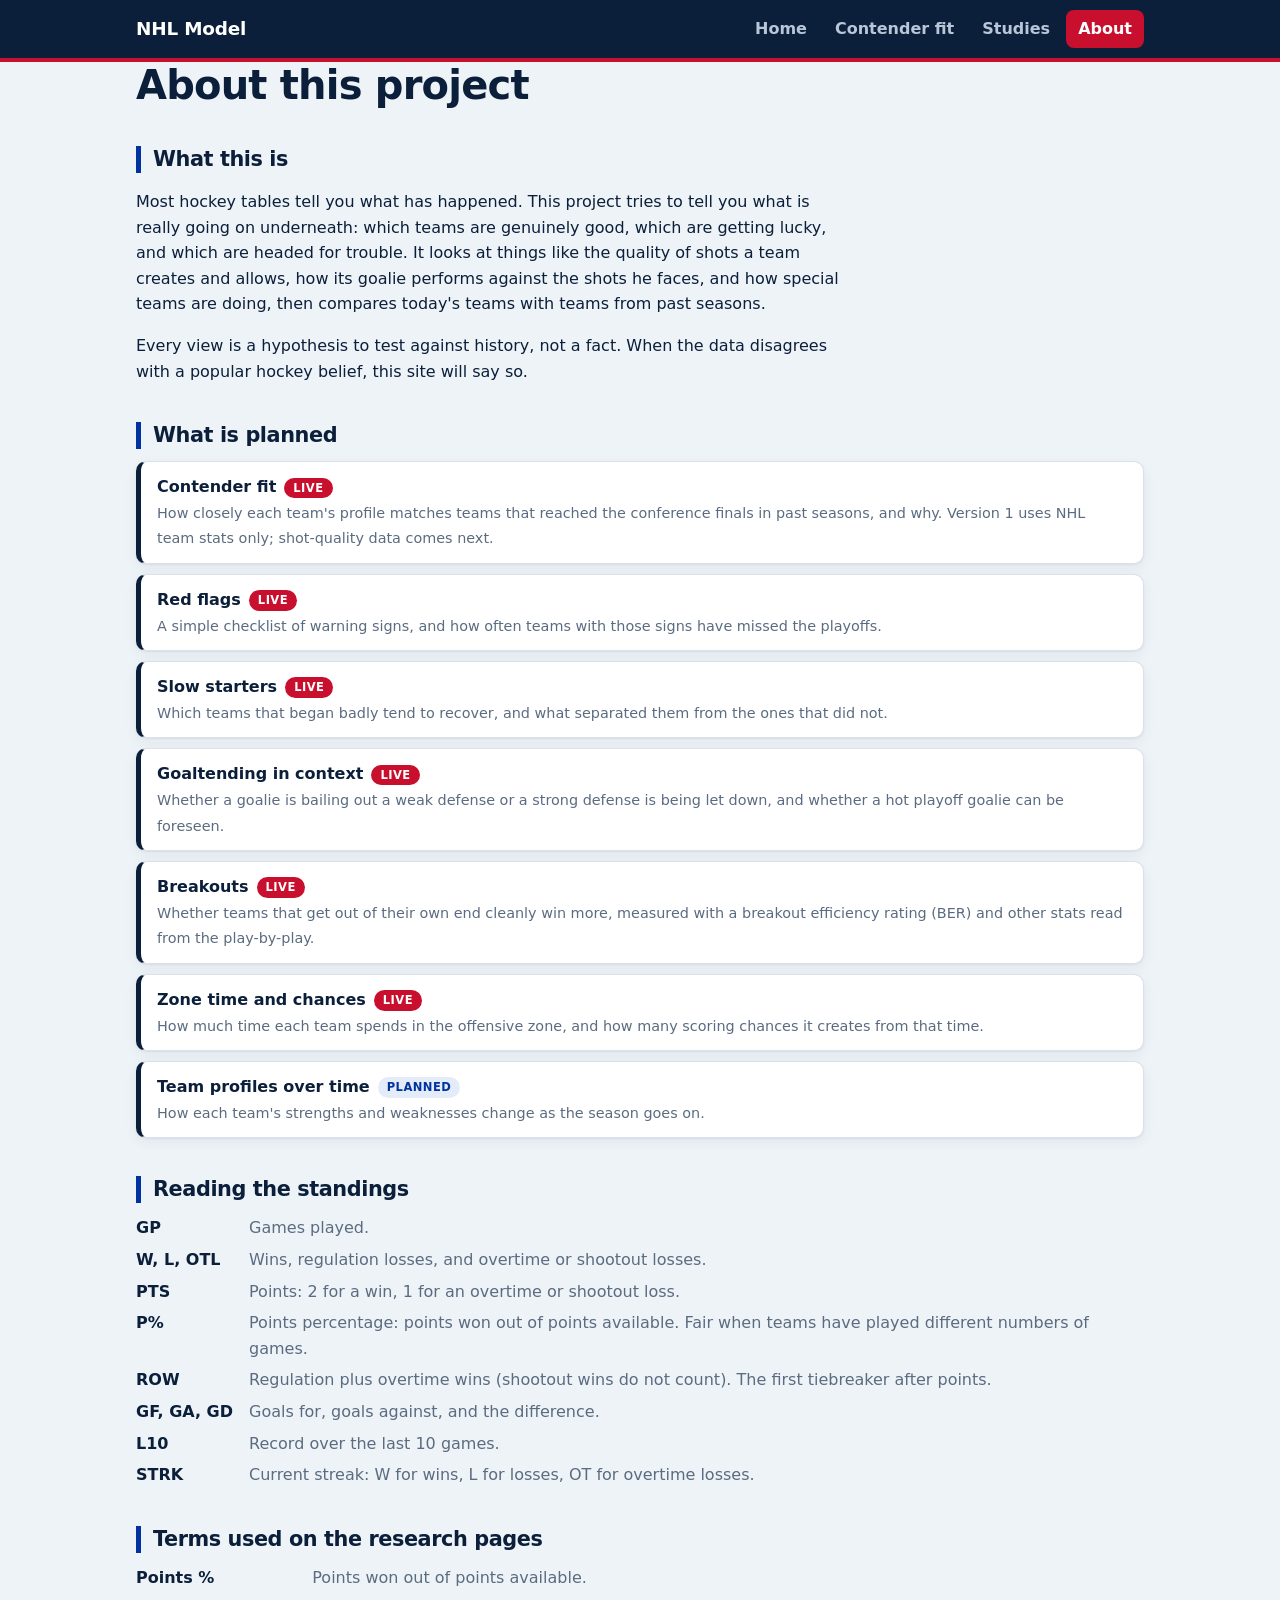
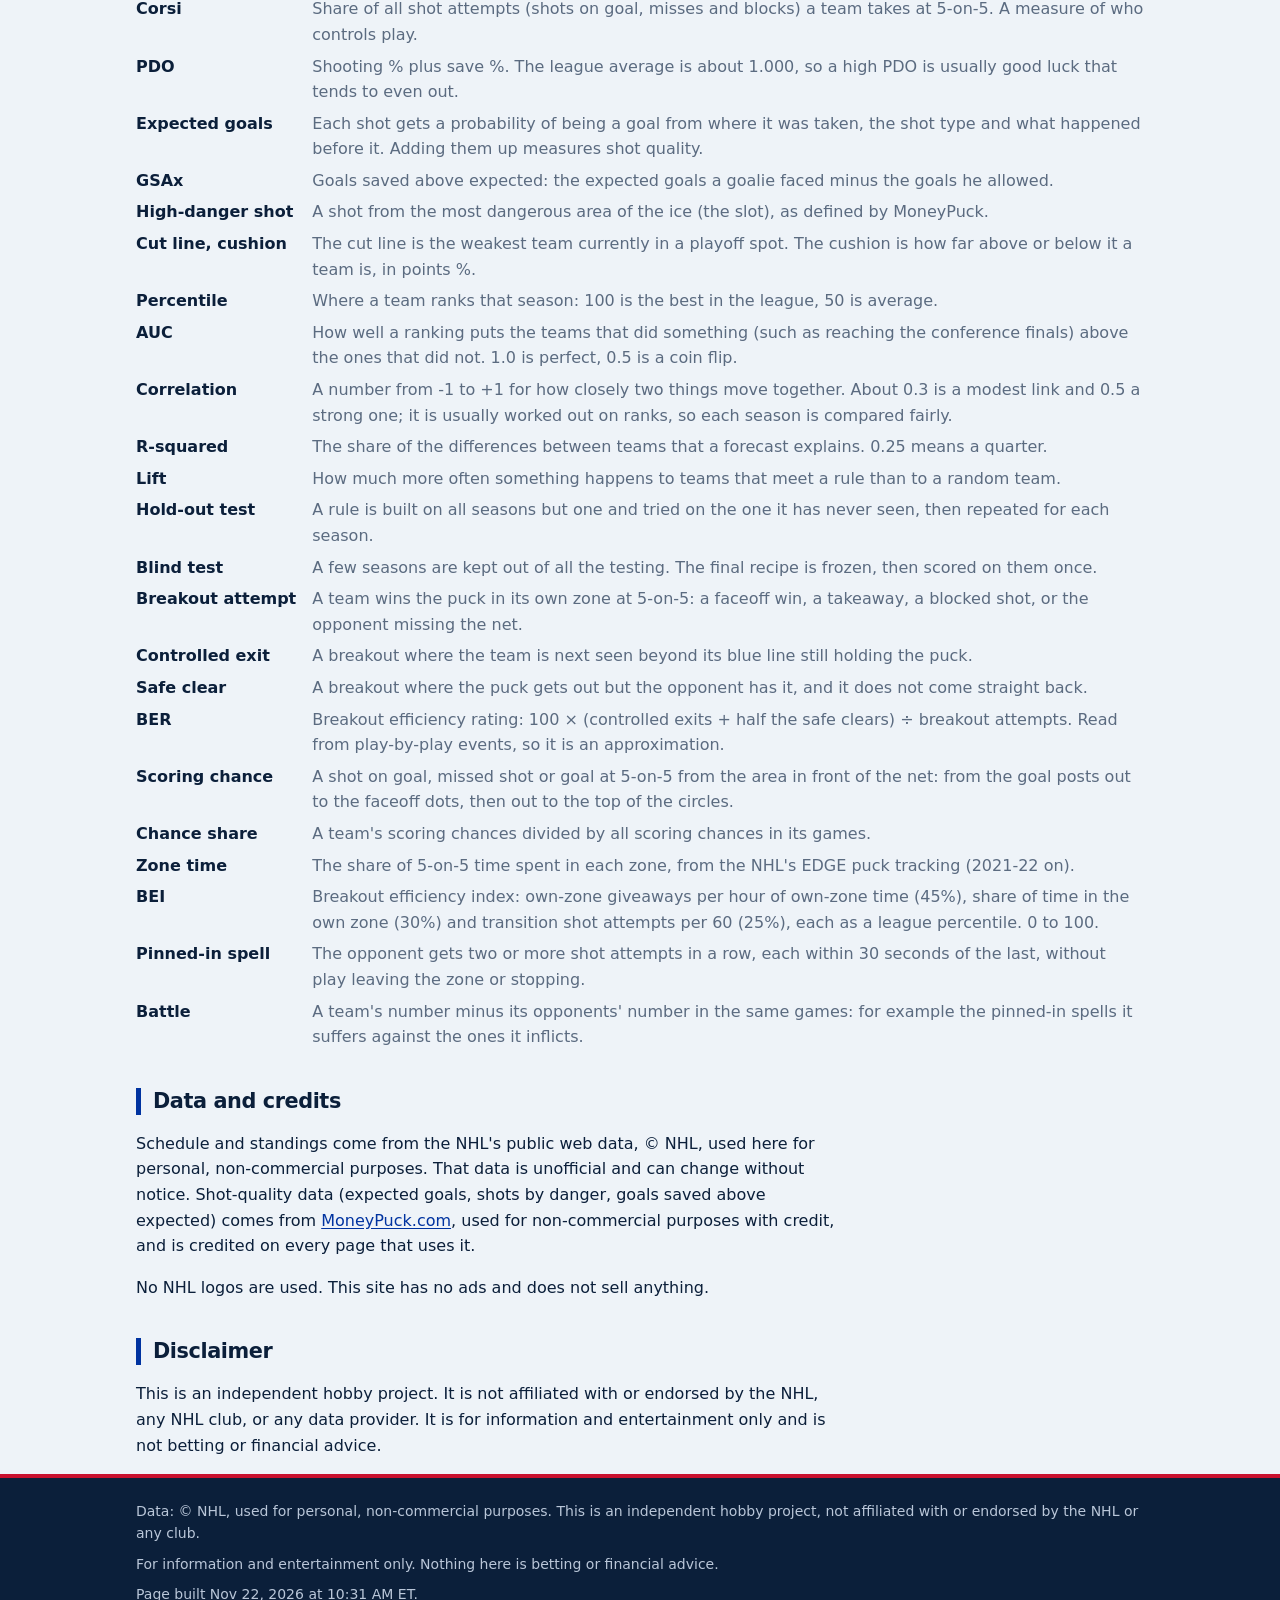
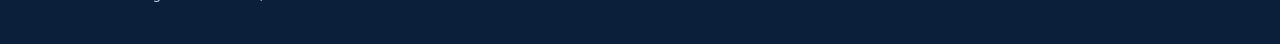
==== commit 3a95d86d: "Matchup panels: add goals saved above expected and the defense rank build_matchups.py: each team pro" ====
--- a/docs/about.html
+++ b/docs/about.html
@@ -92,7 +92,7 @@
   <div class="wrap">
     <p>Data: &copy; NHL, used for personal, non-commercial purposes. This is an independent hobby project, not affiliated with or endorsed by the NHL or any club.</p>
     <p>For information and entertainment only. Nothing here is betting or financial advice.</p>
-    <p>Page built Nov 22, 2026 at 10:23 AM ET.</p>
+    <p>Page built Nov 22, 2026 at 10:31 AM ET.</p>
   </div>
 </footer>
 <script src="site.js?v=4a2cc280"></script>
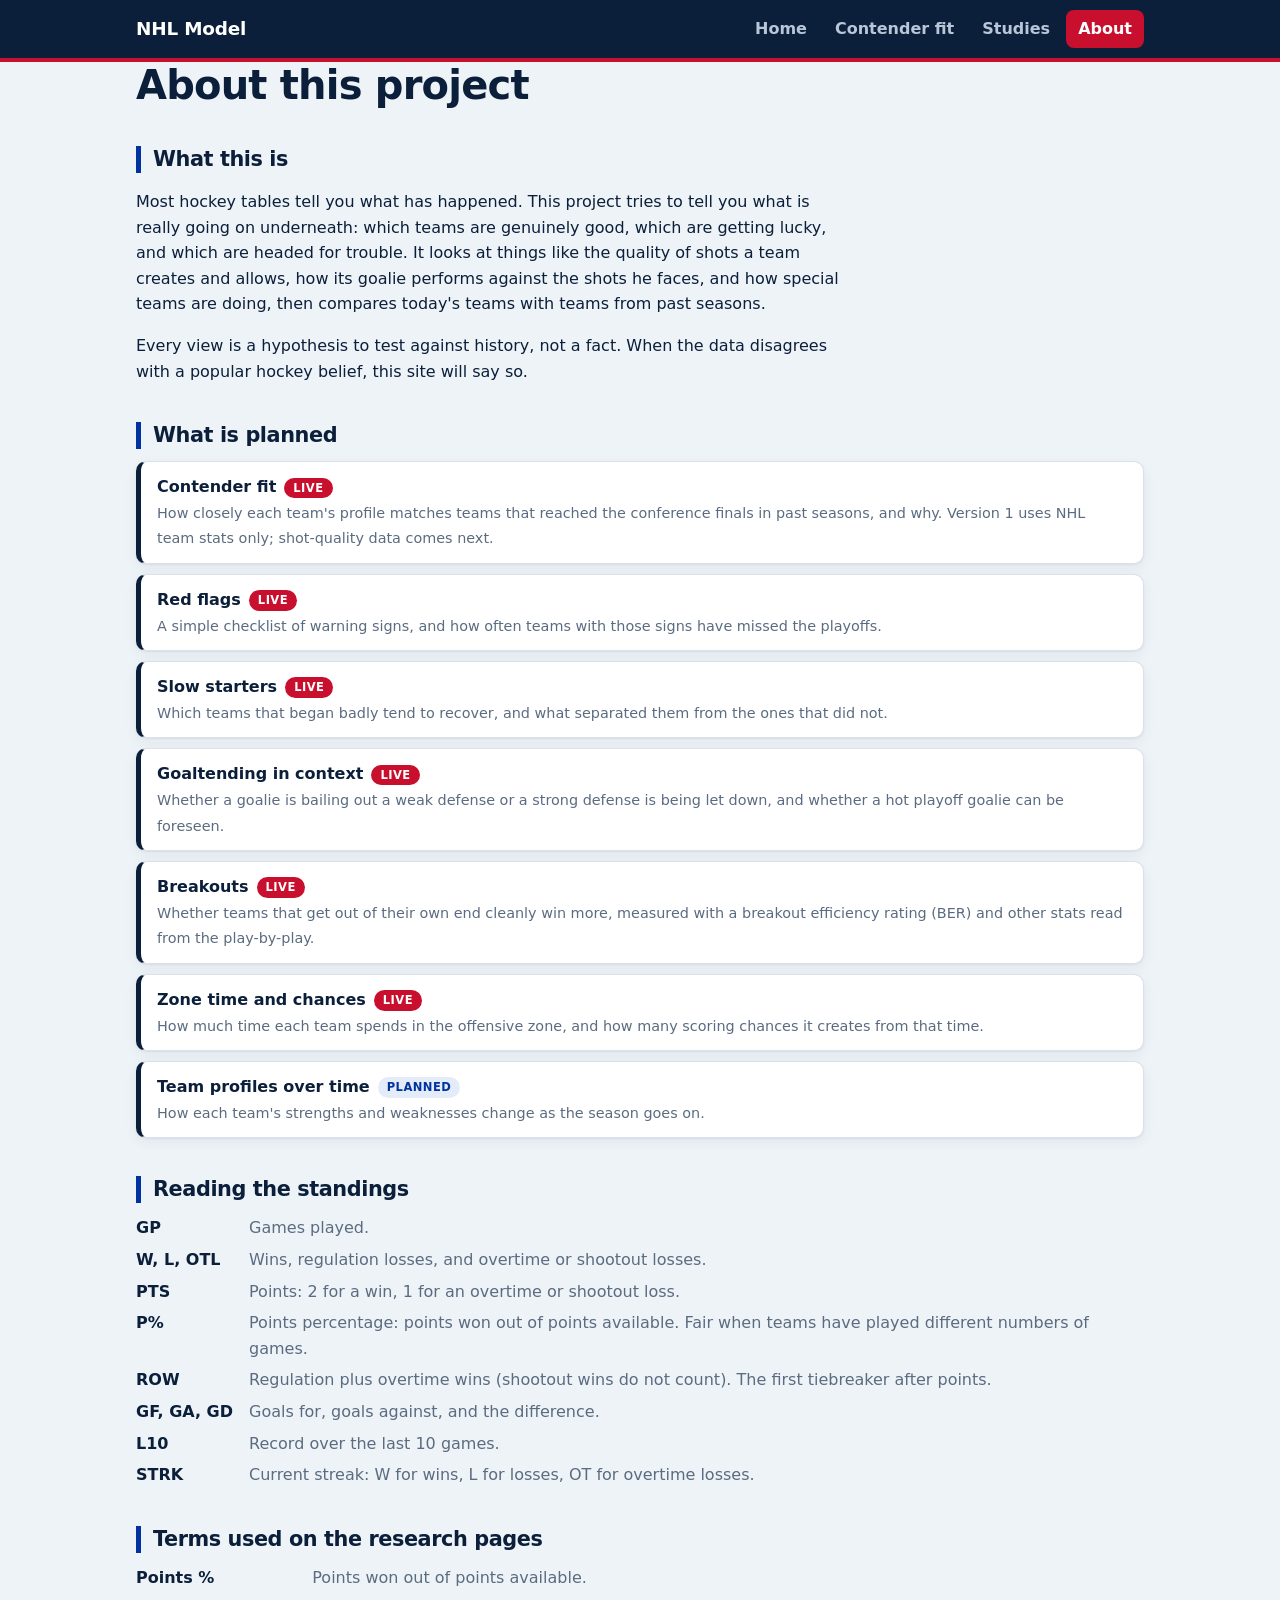
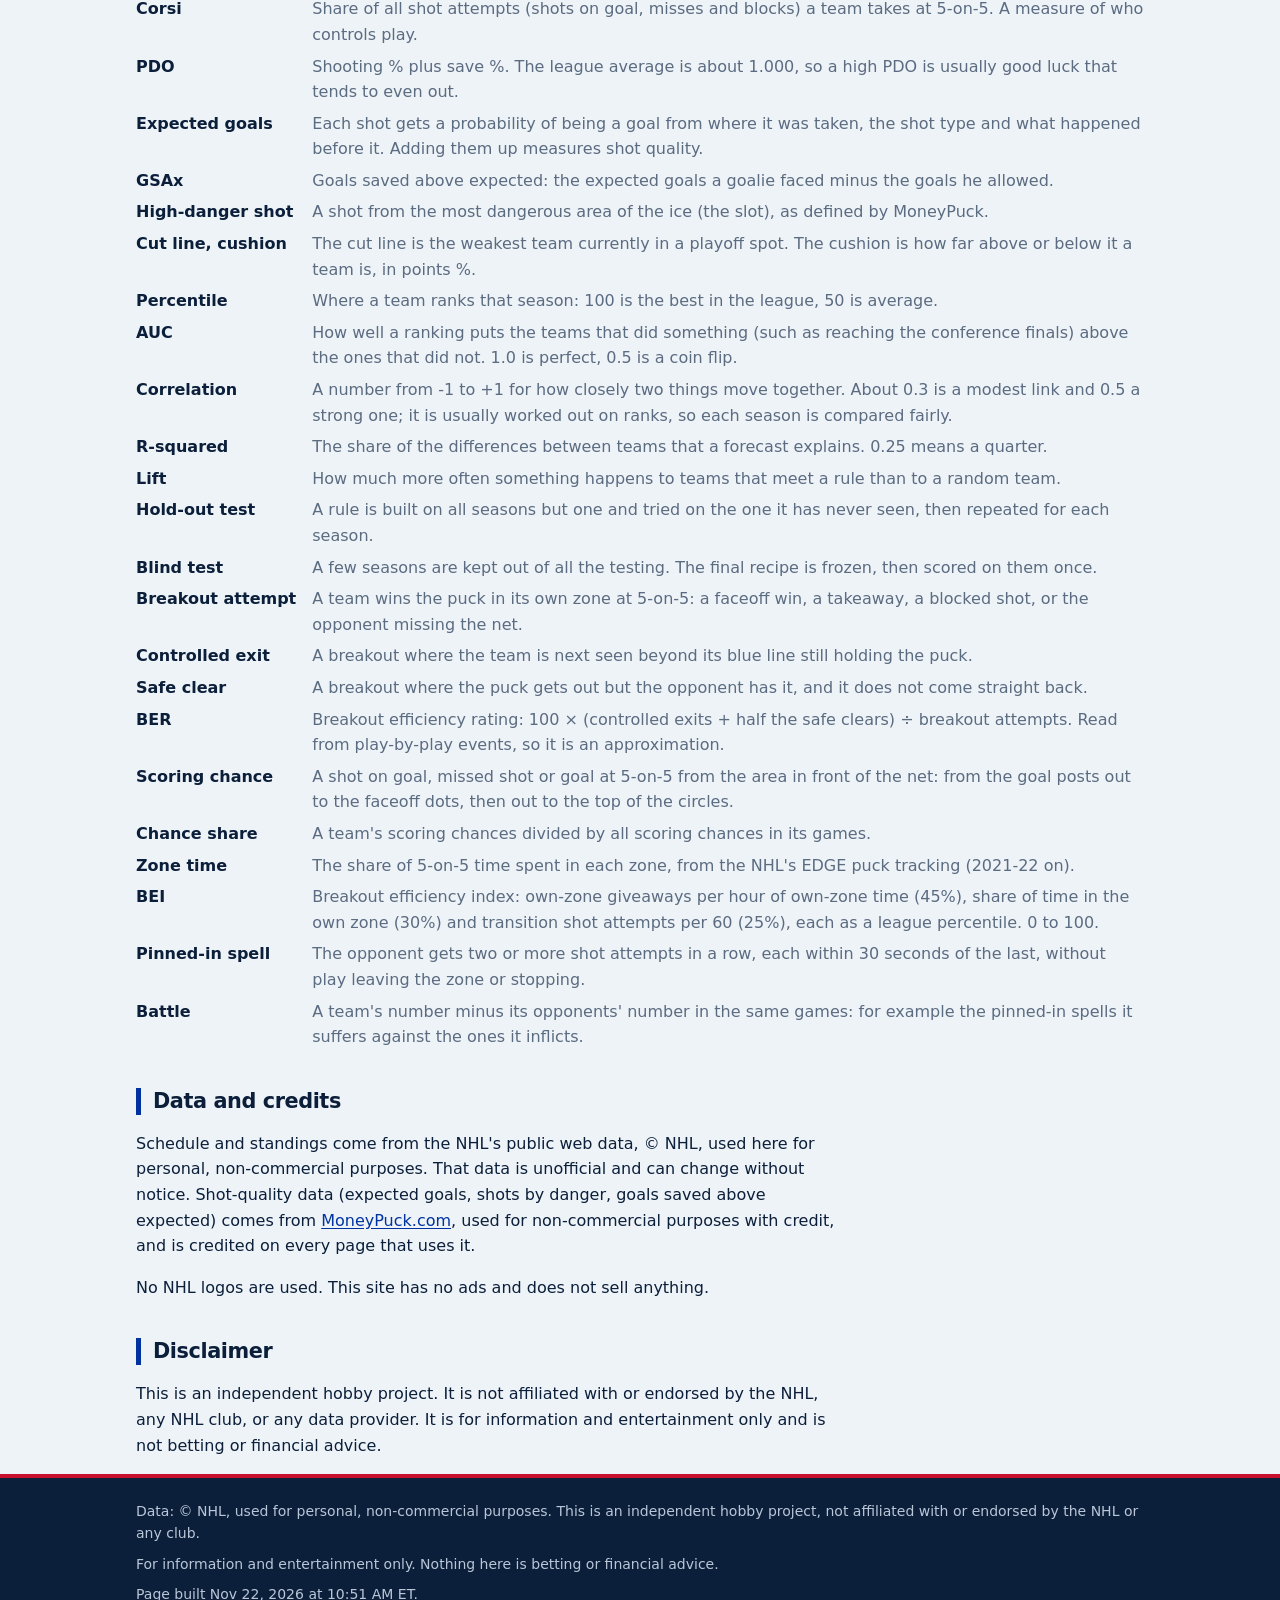
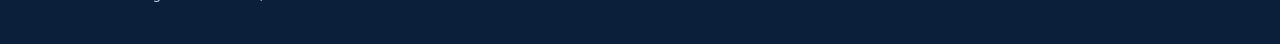
==== commit 37d69ae0: "Add our own expected-goals model; GSAx and defense ranks now update daily build_xg.py: every unblock" ====
--- a/docs/about.html
+++ b/docs/about.html
@@ -92,7 +92,7 @@
   <div class="wrap">
     <p>Data: &copy; NHL, used for personal, non-commercial purposes. This is an independent hobby project, not affiliated with or endorsed by the NHL or any club.</p>
     <p>For information and entertainment only. Nothing here is betting or financial advice.</p>
-    <p>Page built Nov 22, 2026 at 10:31 AM ET.</p>
+    <p>Page built Nov 22, 2026 at 10:51 AM ET.</p>
   </div>
 </footer>
 <script src="site.js?v=4a2cc280"></script>
